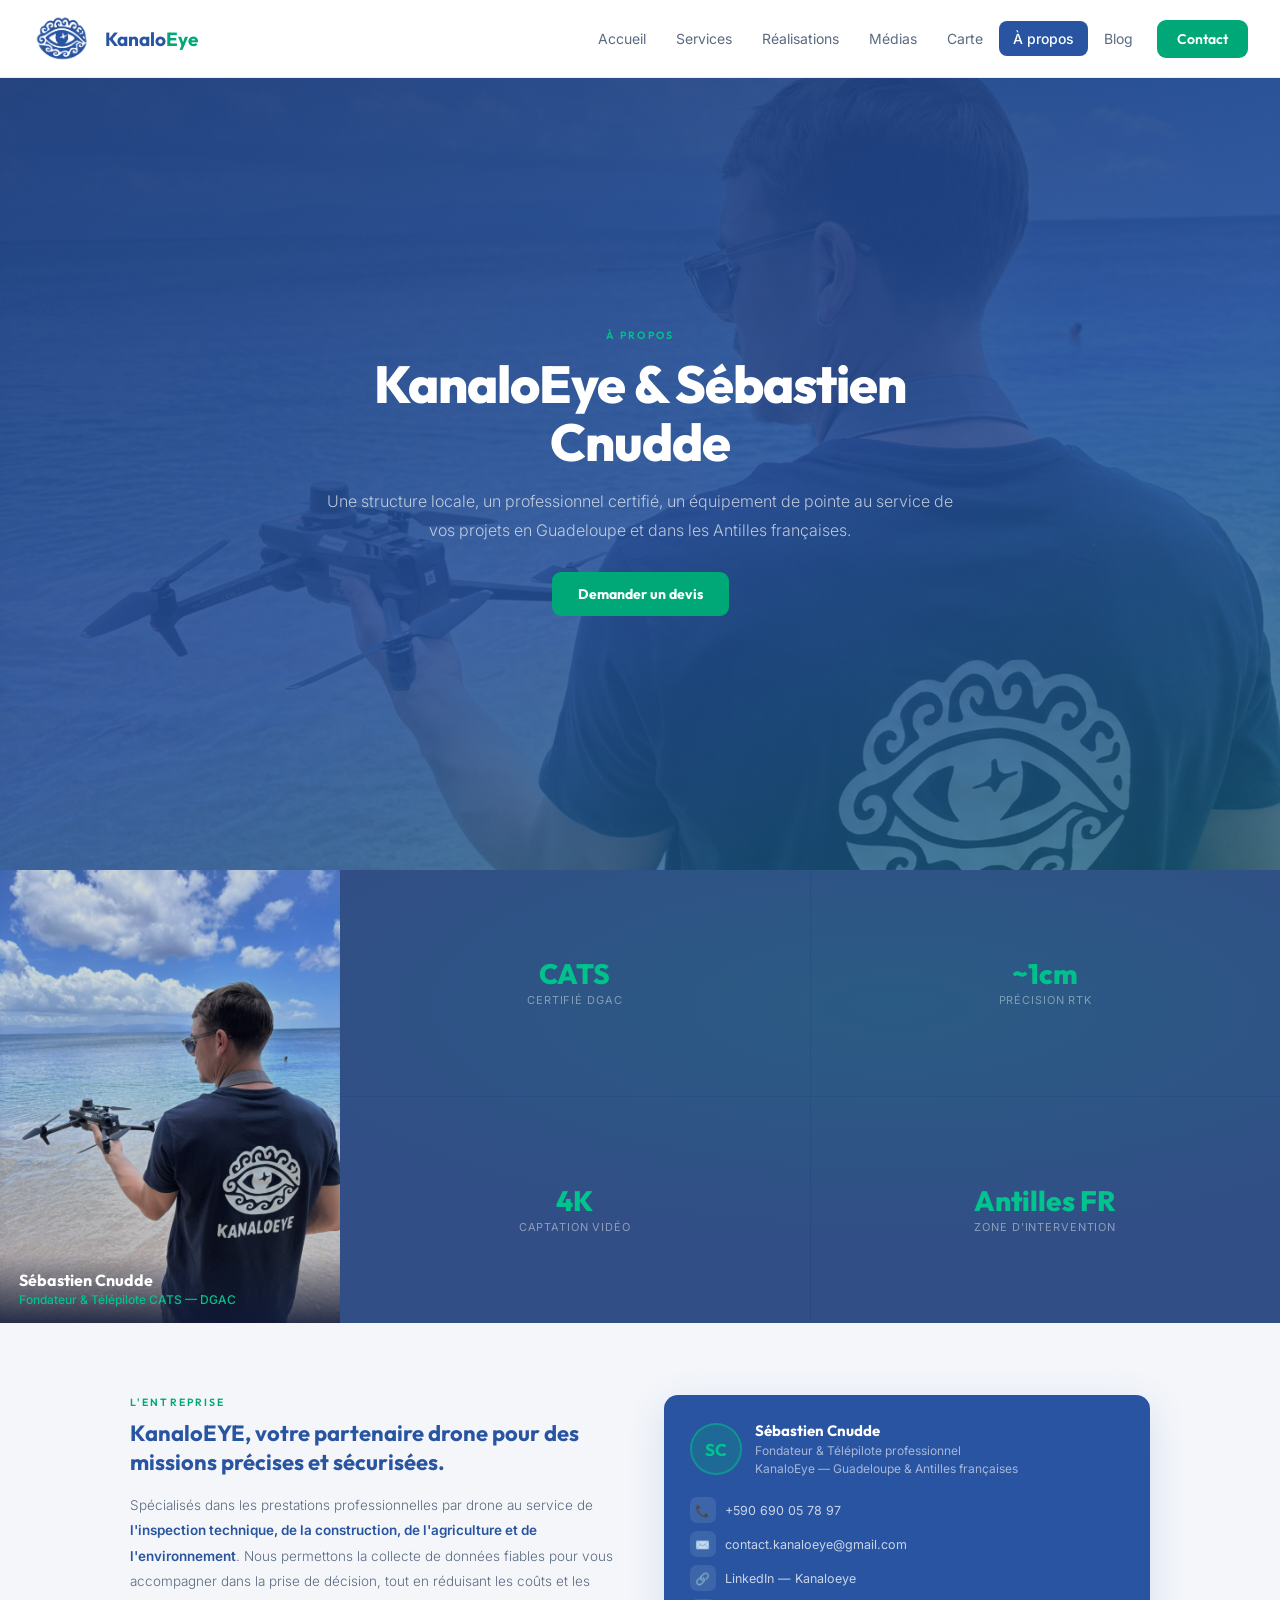
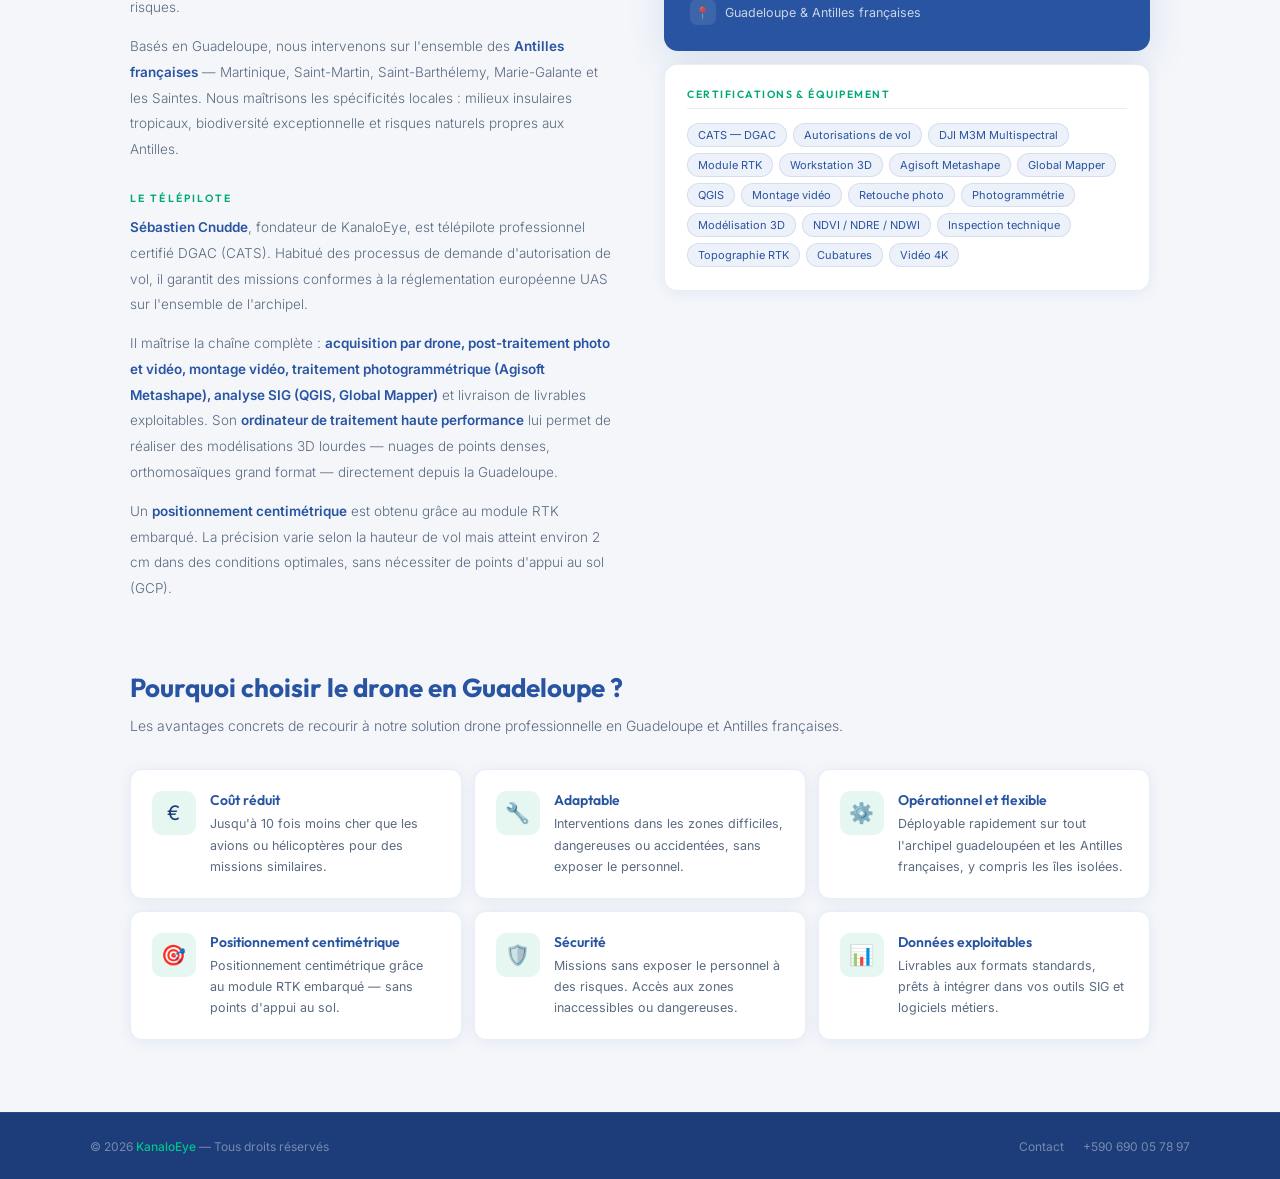
==== a-propos.html @ ea5faa96 "maj site" ====
<!DOCTYPE html>
<html lang="fr">
<head>
  <meta charset="UTF-8">
  <meta name="viewport" content="width=device-width, initial-scale=1.0">
  <title>À propos — Télépilote drone certifié DGAC en Guadeloupe | KanaloEye</title>
  <meta name="description" content="KanaloEye, entreprise de drone professionnel en Guadeloupe fondée par Sébastien Cnudde, télépilote certifié DGAC (CATS). Équipement DJI M3M Multispectral RTK, photogrammétrie, SIG.">
  <link rel="canonical" href="https://www.kanaloeye.fr/a-propos.html">
  <meta property="og:title" content="À propos de KanaloEye — Télépilote drone en Guadeloupe">
  <meta property="og:description" content="Sébastien Cnudde, télépilote certifié DGAC, fondateur de KanaloEye. Drone professionnel en Guadeloupe et Antilles françaises.">
  <meta property="og:type" content="website">
  <meta property="og:url" content="https://www.kanaloeye.fr/a-propos.html">
  <meta property="og:locale" content="fr_FR">
  <meta property="og:image" content="https://www.kanaloeye.fr/Images_site/IMG_SEB_pilote3.jpeg">
  <link rel="preconnect" href="https://fonts.googleapis.com">
  <link href="https://fonts.googleapis.com/css2?family=Outfit:wght@300;400;500;600;700;800&family=Inter:ital,wght@0,300;0,400;0,500;1,300&display=swap" rel="stylesheet">
  <link rel="stylesheet" href="style.css">
</head>
<body>

<nav>
  <a class="logo" href="index.html">
    <img src="Images_site/logo.png" alt="KanaloEye — Drone professionnel Guadeloupe">
    <div class="logo-text">Kanalo<span>Eye</span></div>
  </a>
  <div class="nav-links" id="nav-links">
    <a class="nav-link" href="index.html">Accueil</a>
    <a class="nav-link" href="services.html">Services</a>
    <a class="nav-link" href="realisations.html">Réalisations</a>
    <a class="nav-link" href="medias.html">Médias</a>
    <a class="nav-link" href="carte.html">Carte</a>
    <a class="nav-link active" aria-current="page" href="a-propos.html">À propos</a>
    <a class="nav-link" href="blog.html">Blog</a>
    <a class="nav-cta" href="contact.html">Contact</a>
  </div>
  <button class="nav-hamburger" id="hamburger" onclick="toggleMenu()" aria-label="Menu">
    <span></span><span></span><span></span>
  </button>
</nav>

<main class="page-content">
  <div class="about-hero-video">
    <div class="about-hero-video-wrap">
      <video id="about-hero-vid" autoplay muted playsinline poster="Images_site/IMG_SEB_pilote3.jpeg">
        <source src="Videos_site/VID_SEB_pilote1.mp4" type="video/mp4">
      </video>
    </div>
    <div class="about-hero-overlay"></div>
    <div class="about-hero-content">
      <div class="section-label" style="color:var(--em2);justify-content:center;display:flex;margin-bottom:14px">À propos</div>
      <h1 style="font-family:'Outfit',sans-serif;font-size:clamp(24px,5vw,52px);font-weight:800;color:#fff;line-height:1.1;margin-bottom:1rem;letter-spacing:-.02em">KanaloEye & Sébastien Cnudde</h1>
      <p style="font-size:clamp(14px,2vw,16px);color:rgba(255,255,255,.68);line-height:1.85;font-weight:300">Une structure locale, un professionnel certifié, un équipement de pointe au service de vos projets en Guadeloupe et dans les Antilles françaises.</p>
      <a class="btn-primary" href="contact.html" style="margin-top:1.6rem;display:inline-block">Demander un devis</a>
    </div>
  </div>

  <div class="about-photo-band">
    <div class="about-photo-side">
      <img src="Images_site/IMG_SEB_pilote3.jpeg" alt="Sébastien Cnudde — Télépilote drone professionnel certifié DGAC en Guadeloupe" onerror="this.parentElement.style.background='var(--blue2)'">
      <div class="about-photo-badge">
        <div class="about-photo-badge-name">Sébastien Cnudde</div>
        <div class="about-photo-badge-role">Fondateur & Télépilote CATS — DGAC</div>
      </div>
    </div>
    <div class="about-photo-info">
      <div class="about-photo-stat"><span class="about-photo-stat-num">CATS</span><span class="about-photo-stat-lab">Certifié DGAC</span></div>
      <div class="about-photo-stat"><span class="about-photo-stat-num">~1cm</span><span class="about-photo-stat-lab">Précision RTK</span></div>
      <div class="about-photo-stat"><span class="about-photo-stat-num">4K</span><span class="about-photo-stat-lab">Captation vidéo</span></div>
      <div class="about-photo-stat"><span class="about-photo-stat-num">Antilles FR</span><span class="about-photo-stat-lab">Zone d'intervention</span></div>
    </div>
  </div>

  <div class="atouts-body">
    <div class="about-section">
      <div class="about-grid">
        <div class="about-text-col">
          <div class="section-label">L'entreprise</div>
          <h2>KanaloEYE, votre partenaire drone pour des missions précises et sécurisées.</h2>
          <p>Spécialisés dans les prestations professionnelles par drone au service de <strong>l'inspection technique, de la construction, de l'agriculture et de l'environnement</strong>. Nous permettons la collecte de données fiables pour vous accompagner dans la prise de décision, tout en réduisant les coûts et les risques.</p>
          <p>Basés en Guadeloupe, nous intervenons sur l'ensemble des <strong>Antilles françaises</strong> — Martinique, Saint-Martin, Saint-Barthélemy, Marie-Galante et les Saintes. Nous maîtrisons les spécificités locales : milieux insulaires tropicaux, biodiversité exceptionnelle et risques naturels propres aux Antilles.</p>
          <div class="section-label" style="margin-top:1.8rem">Le télépilote</div>
          <p><strong>Sébastien Cnudde</strong>, fondateur de KanaloEye, est télépilote professionnel certifié DGAC (CATS). Habitué des processus de demande d'autorisation de vol, il garantit des missions conformes à la réglementation européenne UAS sur l'ensemble de l'archipel.</p>
          <p>Il maîtrise la chaîne complète : <strong>acquisition par drone, post-traitement photo et vidéo, montage vidéo, traitement photogrammétrique (Agisoft Metashape), analyse SIG (QGIS, Global Mapper)</strong> et livraison de livrables exploitables. Son <strong>ordinateur de traitement haute performance</strong> lui permet de réaliser des modélisations 3D lourdes — nuages de points denses, orthomosaïques grand format — directement depuis la Guadeloupe.</p>
          <p>Un <strong>positionnement centimétrique</strong> est obtenu grâce au module RTK embarqué. La précision varie selon la hauteur de vol mais atteint environ 2 cm dans des conditions optimales, sans nécessiter de points d'appui au sol (GCP).</p>
        </div>
        <div class="profile-col">
          <div class="profile-card-new">
            <div class="profile-card-top">
              <div class="avatar">SC</div>
              <div class="profile-name-block">
                <strong>Sébastien Cnudde</strong>
                <span>Fondateur & Télépilote professionnel<br>KanaloEye — Guadeloupe & Antilles françaises</span>
              </div>
            </div>
            <div class="profile-contacts-new">
              <div class="pc-item"><div class="pc-icon">📞</div>+590 690 05 78 97</div>
              <div class="pc-item"><div class="pc-icon">✉️</div><a href="mailto:contact.kanaloeye@gmail.com" style="color:rgba(255,255,255,.75)">contact.kanaloeye@gmail.com</a></div>
              <div class="pc-item"><div class="pc-icon">🔗</div><a href="https://www.linkedin.com/company/112090132/admin/dashboard/" target="_blank" style="color:rgba(255,255,255,.75)">LinkedIn — Kanaloeye</a></div>
              <div class="pc-item"><div class="pc-icon">📍</div>Guadeloupe & Antilles françaises</div>
            </div>
          </div>
          <div class="skills-card">
            <div class="skills-card-title">Certifications & équipement</div>
            <div class="skill-cloud">
              <span class="skill-tag">CATS — DGAC</span>
              <span class="skill-tag">Autorisations de vol</span>
              <span class="skill-tag">DJI M3M Multispectral</span>
              <span class="skill-tag">Module RTK</span>
              <span class="skill-tag">Workstation 3D</span>
              <span class="skill-tag">Agisoft Metashape</span>
              <span class="skill-tag">Global Mapper</span>
              <span class="skill-tag">QGIS</span>
              <span class="skill-tag">Montage vidéo</span>
              <span class="skill-tag">Retouche photo</span>
              <span class="skill-tag">Photogrammétrie</span>
              <span class="skill-tag">Modélisation 3D</span>
              <span class="skill-tag">NDVI / NDRE / NDWI</span>
              <span class="skill-tag">Inspection technique</span>
              <span class="skill-tag">Topographie RTK</span>
              <span class="skill-tag">Cubatures</span>
              <span class="skill-tag">Vidéo 4K</span>
            </div>
          </div>
        </div>
      </div>
    </div>

    <h2 class="interets-title">Pourquoi choisir le drone en Guadeloupe ?</h2>
    <p class="interets-sub">Les avantages concrets de recourir à notre solution drone professionnelle en Guadeloupe et Antilles françaises.</p>
    <div class="interets-grid">
      <div class="interet-card"><div class="interet-icon-wrap">€</div><div class="interet-body"><h3>Coût réduit</h3><p>Jusqu'à 10 fois moins cher que les avions ou hélicoptères pour des missions similaires.</p></div></div>
      <div class="interet-card"><div class="interet-icon-wrap">🔧</div><div class="interet-body"><h3>Adaptable</h3><p>Interventions dans les zones difficiles, dangereuses ou accidentées, sans exposer le personnel.</p></div></div>
      <div class="interet-card"><div class="interet-icon-wrap">⚙️</div><div class="interet-body"><h3>Opérationnel et flexible</h3><p>Déployable rapidement sur tout l'archipel guadeloupéen et les Antilles françaises, y compris les îles isolées.</p></div></div>
      <div class="interet-card"><div class="interet-icon-wrap">🎯</div><div class="interet-body"><h3>Positionnement centimétrique</h3><p>Positionnement centimétrique grâce au module RTK embarqué — sans points d'appui au sol.</p></div></div>
      <div class="interet-card"><div class="interet-icon-wrap">🛡️</div><div class="interet-body"><h3>Sécurité</h3><p>Missions sans exposer le personnel à des risques. Accès aux zones inaccessibles ou dangereuses.</p></div></div>
      <div class="interet-card"><div class="interet-icon-wrap">📊</div><div class="interet-body"><h3>Données exploitables</h3><p>Livrables aux formats standards, prêts à intégrer dans vos outils SIG et logiciels métiers.</p></div></div>
    </div>
  </div>
</main>

<footer>
  <div class="footer-inner">
    <div>© 2026 <span>KanaloEye</span> — Tous droits réservés</div>
    <div class="footer-links">
      <a href="contact.html">Contact</a>
      <a href="tel:+590690057897">+590 690 05 78 97</a>
    </div>
  </div>
</footer>

<script>
function toggleMenu(){document.getElementById('nav-links').classList.toggle('open');document.getElementById('hamburger').classList.toggle('open');}
document.addEventListener('DOMContentLoaded', function() {
  const vid = document.getElementById('about-hero-vid');
  if (!vid) return;
  const LOOP_END = 5;
  vid.addEventListener('timeupdate', function() { if(vid.currentTime>=LOOP_END) vid.currentTime=0; });
  vid.addEventListener('loadedmetadata', function() { vid.currentTime=0; vid.play().catch(()=>{}); });
  const revealSelectors = ['.interet-card','.skills-card','.profile-card-new'];
  const els = document.querySelectorAll(revealSelectors.join(','));
  els.forEach(el => { el.classList.add('reveal'); const siblings=el.parentElement?.children; if(siblings){const idx=Array.from(siblings).indexOf(el);if(idx>=0&&idx<6)el.classList.add('reveal-delay-'+(idx+1));} });
  const io = new IntersectionObserver(entries=>{entries.forEach(e=>{if(e.isIntersecting){e.target.classList.add('visible');io.unobserve(e.target);}});},{threshold:0.12,rootMargin:'0px 0px -40px 0px'});
  els.forEach(el=>io.observe(el));
});
</script>
</body>
</html>
---- style.css ----
:root {
      --blue:    #2854a1;
      --blue2:   #1d3d7a;
      --blue3:   #3d6cc7;
      --blue-bg: #edf1f9;
      --emerald: #00a878;
      --em2:     #00c48e;
      --em-bg:   #e6f7f2;
      --white:   #ffffff;
      --bg:      #f4f6fa;
      --gray:    #5a6a80;
      --gray2:   #8a9ab5;
      --border:  rgba(40,84,161,0.10);
      --shadow:  0 2px 14px rgba(40,84,161,0.08);
      --shadow2: 0 10px 38px rgba(40,84,161,0.14);
    }
    *{box-sizing:border-box;margin:0;padding:0}
    html{scroll-behavior:smooth}
    body{font-family:'Inter',sans-serif;background:var(--bg);color:var(--blue2);overflow-x:hidden;-webkit-font-smoothing:antialiased}
    h1,h2,h3,h4,h5,h6{font-family:'Outfit',sans-serif}
    img{max-width:100%;display:block}
    a{text-decoration:none}

    /* ══ NAV ══ */
    nav{
      position:sticky;top:0;z-index:1000;
      background:rgba(255,255,255,0.97);backdrop-filter:blur(18px);
      border-bottom:1px solid var(--border);
      padding:0 2rem;
      display:flex;align-items:center;justify-content:space-between;
      height:78px;
    }
    .logo{display:flex;align-items:center;gap:12px;cursor:pointer;flex-shrink:0}
    .logo img{height:52px;width:auto;object-fit:contain}
    .logo-text{font-family:'Outfit',sans-serif;font-weight:700;font-size:19px;color:var(--blue)}
    .logo-text span{color:var(--emerald)}
    .nav-links{display:flex;gap:2px;align-items:center}
    .nav-link{background:none;border:none;padding:9px 14px;border-radius:8px;font-family:'Inter',sans-serif;font-size:14px;font-weight:400;color:var(--gray);cursor:pointer;transition:all .15s;white-space:nowrap}
    .nav-link:hover{background:var(--blue-bg);color:var(--blue)}
    .nav-link.active{background:var(--blue);color:#fff;font-weight:500}
    .nav-cta{background:var(--emerald);color:#fff;border:none;padding:10px 20px;border-radius:9px;font-family:'Outfit',sans-serif;font-weight:600;font-size:14px;cursor:pointer;transition:all .18s;white-space:nowrap;margin-left:8px}
    .nav-cta:hover{background:var(--em2);box-shadow:0 4px 16px rgba(0,168,120,.3)}
    .nav-hamburger{display:none;background:none;border:none;cursor:pointer;padding:6px;flex-shrink:0}
    .nav-hamburger span{display:block;width:22px;height:2px;background:var(--blue);margin:5px 0;border-radius:2px;transition:all .25s}
    .nav-hamburger.open span:nth-child(1){transform:rotate(45deg) translate(5px,5px)}
    .nav-hamburger.open span:nth-child(2){opacity:0}
    .nav-hamburger.open span:nth-child(3){transform:rotate(-45deg) translate(5px,-5px)}

    /* ══ PAGES ══ */
    
    

    /* ══ HERO ══ */
    .hero{position:relative;overflow:hidden;min-height:92vh;display:flex;align-items:center;justify-content:center;background:var(--blue2)}
    .hero-video-wrap{position:absolute;inset:0;overflow:hidden}
    .hero-video-wrap video{width:100%;height:100%;object-fit:cover;opacity:.2}
    .hero-video-wrap::after{content:'';position:absolute;inset:0;background:linear-gradient(150deg,rgba(29,61,122,.85) 0%,rgba(40,84,161,.55) 50%,rgba(0,168,120,.18) 100%)}
    .hero-content{position:relative;z-index:2;text-align:center;padding:4rem 1.5rem;max-width:780px;width:100%}
    .hero-badge{display:inline-flex;align-items:center;gap:8px;background:rgba(0,168,120,.15);border:1px solid rgba(0,168,120,.4);border-radius:30px;padding:6px 16px;margin-bottom:1.6rem;font-size:11px;color:var(--em2);letter-spacing:.1em;text-transform:uppercase;font-family:'Outfit',sans-serif;font-weight:500}
    .hero-badge::before{content:'';width:6px;height:6px;border-radius:50%;background:var(--emerald);animation:pulse 2s infinite;flex-shrink:0}
    @keyframes pulse{0%,100%{opacity:1;transform:scale(1)}50%{opacity:.4;transform:scale(1.5)}}
    @keyframes spin{from{transform:rotate(0deg)}to{transform:rotate(360deg)}}
    .hero h1{font-family:'Outfit',sans-serif;font-size:clamp(26px,5vw,58px);font-weight:800;color:#fff;line-height:1.1;margin-bottom:1.2rem;letter-spacing:-.02em}
    .hero h1 em{font-style:normal;color:var(--em2)}
    .hero-sub{font-size:clamp(14px,2vw,16px);color:rgba(255,255,255,.68);line-height:1.88;max-width:500px;margin:0 auto 2.5rem;font-weight:300}
    .hero-actions{display:flex;gap:12px;justify-content:center;flex-wrap:wrap}
    .btn-primary{background:var(--emerald);color:#fff;border:none;padding:13px 26px;border-radius:9px;font-family:'Outfit',sans-serif;font-weight:700;font-size:14px;cursor:pointer;transition:all .2s;white-space:nowrap}
    .btn-primary:hover{background:var(--em2);transform:translateY(-2px);box-shadow:0 8px 28px rgba(0,168,120,.4)}
    .btn-outline{background:transparent;color:#fff;border:1.5px solid rgba(255,255,255,.3);padding:13px 26px;border-radius:9px;font-family:'Outfit',sans-serif;font-weight:600;font-size:14px;cursor:pointer;transition:all .2s;white-space:nowrap}
    .btn-outline:hover{background:rgba(255,255,255,.09);border-color:rgba(255,255,255,.65)}
    .hero-stats{display:flex;gap:2rem;justify-content:center;margin-top:3.5rem;padding-top:2rem;border-top:1px solid rgba(255,255,255,.1);flex-wrap:wrap;row-gap:1.2rem}
    .stat-item{text-align:center;min-width:60px}
    .stat-num{font-family:'Outfit',sans-serif;font-size:clamp(22px,3vw,30px);font-weight:800;color:var(--em2);line-height:1}
    .stat-label{font-size:9.5px;color:rgba(255,255,255,.42);margin-top:4px;text-transform:uppercase;letter-spacing:.09em}

    /* ══ SECTIONS ══ */
    .section{padding:4rem 1.5rem;max-width:1100px;margin:0 auto}
    @media(min-width:640px){.section{padding:5.5rem 2.5rem}}
    .section-label{font-size:10.5px;font-weight:600;color:var(--emerald);letter-spacing:.2em;text-transform:uppercase;margin-bottom:10px;font-family:'Outfit',sans-serif}
    .section-title{font-size:clamp(20px,3vw,36px);font-weight:700;color:var(--blue);line-height:1.2;margin-bottom:.9rem}
    .section-sub{font-size:14.5px;color:var(--gray);line-height:1.88;margin-bottom:2.5rem;font-weight:300}

    /* ══ SERVICES ══ */
    .services-grid{display:grid;grid-template-columns:1fr;gap:14px}
    @media(min-width:560px){.services-grid{grid-template-columns:repeat(2,1fr)}}
    @media(min-width:900px){.services-grid{grid-template-columns:repeat(3,1fr)}}
    .service-card{border:1px solid var(--border);border-radius:13px;padding:1.5rem;background:#fff;transition:all .22s;position:relative;overflow:hidden;box-shadow:var(--shadow)}
    .service-card::before{content:'';position:absolute;top:0;left:0;right:0;height:3px;background:linear-gradient(90deg,var(--blue),var(--emerald));transform:scaleX(0);transform-origin:left;transition:transform .28s}
    .service-card:hover{border-color:rgba(0,168,120,.25);transform:translateY(-4px);box-shadow:var(--shadow2)}
    .service-card:hover::before{transform:scaleX(1)}
    .service-photo{width:100%;height:145px;border-radius:9px;object-fit:cover;margin-bottom:1rem;background:var(--bg)}
    .service-card h3{font-family:'Outfit',sans-serif;font-size:15px;font-weight:600;margin-bottom:6px;color:var(--blue)}
    .service-card p{font-size:13px;color:var(--gray);line-height:1.75}

    /* ══ TARIFICATION ══ */
    .tarifs-separator{max-width:1100px;margin:0 auto;padding:0 1.5rem 4rem}
    @media(min-width:640px){.tarifs-separator{padding:0 2.5rem 5.5rem}}
    .tarifs-divider{border:none;height:1px;background:linear-gradient(90deg,transparent,var(--border),transparent);margin-bottom:3rem}
    .tarifs-intro{display:flex;align-items:flex-start;justify-content:space-between;flex-wrap:wrap;gap:1rem;margin-bottom:2rem}
    .tarifs-intro-text h3{font-family:'Outfit',sans-serif;font-size:clamp(18px,2.5vw,24px);font-weight:700;color:var(--blue);margin-bottom:.5rem}
    .tarifs-intro-text p{font-size:13.5px;color:var(--gray);font-weight:300;line-height:1.7;max-width:460px}
    .tarifs-note{background:var(--blue-bg);border:1px solid var(--border);border-radius:10px;padding:.75rem 1rem;font-size:12px;color:var(--blue);font-weight:400;line-height:1.55;max-width:100%}
    .tarifs-note strong{font-weight:600}
    .tarifs-grid{display:grid;grid-template-columns:1fr;gap:12px;margin-bottom:1.8rem}
    @media(min-width:640px){.tarifs-grid{grid-template-columns:repeat(2,1fr)}}
    @media(min-width:900px){.tarifs-grid{grid-template-columns:repeat(3,1fr)}}
    .tarif-card{background:#fff;border:1px solid var(--border);border-radius:13px;overflow:hidden;box-shadow:var(--shadow);transition:all .22s}
    .tarif-card:hover{transform:translateY(-3px);box-shadow:var(--shadow2)}
    .tarif-card.featured{border-color:rgba(40,84,161,.3);position:relative}
    .tarif-card.featured::before{content:'Missions techniques';position:absolute;top:0;left:0;right:0;background:linear-gradient(90deg,var(--blue),var(--blue3));color:#fff;font-size:10px;font-weight:600;text-align:center;padding:5px;font-family:'Outfit',sans-serif;letter-spacing:.08em;text-transform:uppercase}
    .tarif-header{padding:1.3rem 1.3rem .8rem;border-bottom:1px solid var(--border)}
    .tarif-card.featured .tarif-header{padding-top:2.1rem}
    .tarif-category{font-size:10px;font-weight:600;color:var(--emerald);letter-spacing:.15em;text-transform:uppercase;font-family:'Outfit',sans-serif;margin-bottom:5px}
    .tarif-title{font-family:'Outfit',sans-serif;font-size:15.5px;font-weight:700;color:var(--blue);margin-bottom:4px}
    .tarif-price{font-family:'Outfit',sans-serif;font-size:26px;font-weight:800;color:var(--blue);display:flex;align-items:baseline;gap:4px;margin-top:7px}
    .tarif-price span{font-size:13px;font-weight:400;color:var(--gray)}
    .tarif-body{padding:1rem 1.3rem 1.3rem}
    .tarif-includes{font-size:10.5px;font-weight:600;color:var(--gray2);text-transform:uppercase;letter-spacing:.1em;margin-bottom:.65rem;font-family:'Outfit',sans-serif}
    .tarif-list{list-style:none;display:flex;flex-direction:column;gap:5px}
    .tarif-list li{display:flex;align-items:flex-start;gap:7px;font-size:12.5px;color:var(--gray);line-height:1.5}
    .tarif-list li::before{content:'✓';color:var(--emerald);font-weight:700;font-size:11px;margin-top:1px;flex-shrink:0}
    .tarif-mention{font-size:11px;color:var(--gray2);font-style:italic;margin-top:.8rem;line-height:1.55;font-weight:300}
    .tarifs-recap{background:linear-gradient(135deg,var(--blue) 0%,var(--blue3) 60%,var(--emerald) 140%);border-radius:13px;padding:1.4rem 1.6rem;display:flex;align-items:center;justify-content:space-between;flex-wrap:wrap;gap:1rem;box-shadow:var(--shadow2)}
    .tarifs-recap-text{color:#fff}
    .tarifs-recap-text strong{font-family:'Outfit',sans-serif;font-size:15px;font-weight:700;display:block;margin-bottom:3px}
    .tarifs-recap-text span{font-size:13px;color:rgba(255,255,255,.72);font-weight:300}
    .tarifs-recap-btn{background:#fff;color:var(--blue);border:none;padding:10px 20px;border-radius:8px;font-family:'Outfit',sans-serif;font-weight:700;font-size:13px;cursor:pointer;transition:all .18s;white-space:nowrap}
    .tarifs-recap-btn:hover{background:var(--em2);color:#fff}

    /* ══ RÉALISATIONS ══ */
    .real-grid{display:grid;grid-template-columns:1fr;gap:14px}
    @media(min-width:600px){.real-grid{grid-template-columns:repeat(2,1fr)}}
    @media(min-width:900px){.real-grid{grid-template-columns:repeat(3,1fr)}}
    .real-card{border-radius:13px;overflow:hidden;border:1px solid var(--border);background:#fff;transition:all .22s;cursor:pointer;box-shadow:var(--shadow)}
    .real-card:hover{transform:translateY(-5px);box-shadow:var(--shadow2)}
    .real-thumb{height:210px;overflow:hidden;position:relative}
    .real-thumb img{width:100%;height:100%;object-fit:cover;transition:transform .45s ease}
    .real-card:hover .real-thumb img{transform:scale(1.07)}
    .real-thumb-placeholder{height:210px;display:flex;align-items:center;justify-content:center;font-size:44px;background:linear-gradient(135deg,var(--blue-bg),var(--blue))}
    .real-body{padding:1.2rem}
    .real-body h3{font-family:'Outfit',sans-serif;font-size:14.5px;font-weight:600;margin-bottom:6px;color:var(--blue)}
    .real-body p{font-size:12.5px;color:var(--gray);line-height:1.72;margin-bottom:10px}
    .tags{display:flex;flex-wrap:wrap;gap:5px}
    .tag{background:var(--blue-bg);color:var(--blue);font-size:10.5px;font-weight:500;padding:3px 9px;border-radius:20px;font-family:'Outfit',sans-serif}

    /* ══ MODAL ══ */
    .modal-overlay{display:none;position:fixed;inset:0;z-index:9000;background:rgba(15,22,40,.88);backdrop-filter:blur(10px);align-items:center;justify-content:center;padding:1rem;overflow-y:auto}
    .modal-overlay.open{display:flex}
    .modal-inner{position:relative;max-width:720px;width:100%;background:#fff;border-radius:16px;overflow:hidden;max-height:92vh;overflow-y:auto;box-shadow:0 30px 80px rgba(15,22,40,.5)}
    .modal-img{width:100%;height:220px;object-fit:cover;display:block}
    @media(min-width:600px){.modal-img{height:260px}}
    .modal-img-placeholder{width:100%;height:220px;display:flex;align-items:center;justify-content:center;font-size:56px;background:linear-gradient(135deg,var(--blue),var(--emerald))}
    .modal-body{padding:1.6rem}
    .modal-close{position:absolute;top:12px;right:12px;background:rgba(255,255,255,.92);border:none;color:var(--blue2);font-size:16px;width:32px;height:32px;border-radius:50%;cursor:pointer;display:flex;align-items:center;justify-content:center;transition:all .15s;z-index:10;font-weight:700}
    .modal-close:hover{background:var(--emerald);color:#fff}
    .modal-label{font-size:10.5px;font-weight:600;color:var(--emerald);letter-spacing:.14em;text-transform:uppercase;margin-bottom:7px;font-family:'Outfit',sans-serif}
    .modal-title{font-family:'Outfit',sans-serif;font-size:clamp(18px,3vw,21px);font-weight:700;color:var(--blue);margin-bottom:1rem;line-height:1.28}
    .modal-text{font-size:13.5px;color:var(--gray);line-height:1.9;margin-bottom:.85rem;font-weight:300}
    .modal-tags{display:flex;flex-wrap:wrap;gap:6px;margin-top:1.2rem}

    /* ══ MÉDIAS — CARROUSEL ══ */
    .media-page-hero{background:var(--blue);padding:3.5rem 1.5rem 2rem;text-align:center}
    @media(min-width:640px){.media-page-hero{padding:4.5rem 2.5rem 2.5rem}}
    .media-page-hero h2{font-family:'Outfit',sans-serif;font-size:clamp(22px,4vw,36px);font-weight:700;color:#fff;margin-bottom:.6rem}
    .media-page-hero p{font-size:14px;color:rgba(255,255,255,.65);font-weight:300}
    .carousel-section{padding:2.5rem 0 3.5rem}
    .carousel-section .cs-label{font-family:'Outfit',sans-serif;font-size:11px;font-weight:600;color:var(--emerald);letter-spacing:.18em;text-transform:uppercase;margin-bottom:.5rem;padding:0 1.5rem}
    @media(min-width:640px){.carousel-section .cs-label{padding:0 2.5rem}}
    .carousel-section .cs-title{font-family:'Outfit',sans-serif;font-size:clamp(16px,2.5vw,22px);font-weight:700;color:var(--blue);margin-bottom:1.4rem;padding:0 1.5rem}
    @media(min-width:640px){.carousel-section .cs-title{padding:0 2.5rem}}
    .carousel-track-wrap{position:relative;overflow:hidden}
    .carousel-track{display:flex;gap:14px;overflow-x:auto;scroll-snap-type:x mandatory;-webkit-overflow-scrolling:touch;scrollbar-width:none;padding:0 1.5rem 1rem}
    @media(min-width:640px){.carousel-track{padding:0 2.5rem 1rem}}
    .carousel-track::-webkit-scrollbar{display:none}
    .carousel-item{flex:0 0 auto;width:calc(100vw - 3rem);max-width:380px;scroll-snap-align:start;border-radius:13px;overflow:hidden;cursor:pointer;position:relative;background:var(--blue2);box-shadow:var(--shadow);transition:transform .2s}
    @media(min-width:600px){.carousel-item{width:340px}}
    @media(min-width:900px){.carousel-item{width:380px}}
    .carousel-item:hover{transform:translateY(-3px)}
    .carousel-item img{width:100%;height:240px;object-fit:cover;display:block;transition:transform .4s}
    @media(min-width:640px){.carousel-item img{height:280px}}
    .carousel-item:hover img{transform:scale(1.04)}
    .carousel-item.video-item img{filter:brightness(.88)}
    .ci-overlay{position:absolute;inset:0;display:flex;flex-direction:column;align-items:center;justify-content:center;background:rgba(29,61,122,.45);opacity:0;transition:opacity .25s}
    .carousel-item:hover .ci-overlay{opacity:1}
    .ci-play{width:52px;height:52px;border-radius:50%;background:rgba(0,168,120,.9);display:flex;align-items:center;justify-content:center;margin-bottom:8px}
    .ci-play svg{width:20px;height:20px;fill:#fff;margin-left:3px}
    .ci-overlay span{color:#fff;font-size:13px;font-weight:500;font-family:'Outfit',sans-serif}
    .ci-badge{position:absolute;top:10px;left:10px;background:rgba(29,61,122,.78);backdrop-filter:blur(5px);color:#fff;font-size:9.5px;font-weight:600;padding:3px 8px;border-radius:20px;text-transform:uppercase;letter-spacing:.06em;font-family:'Outfit',sans-serif}
    .ci-caption{position:absolute;bottom:0;left:0;right:0;background:linear-gradient(transparent,rgba(29,61,122,.75));padding:.8rem 1rem .7rem;color:#fff;font-size:12.5px;font-weight:500;font-family:'Outfit',sans-serif}
    .carousel-dots{display:flex;justify-content:center;gap:8px;padding:1.2rem 0 0}
    .dot{width:10px;height:10px;border-radius:50%;background:var(--gray2);border:none;cursor:pointer;padding:0;transition:all .25s;flex-shrink:0;opacity:.5}
    .dot.active{background:var(--blue);width:28px;border-radius:5px;opacity:1}

    /* ══ LIGHTBOX ══ */
    .lightbox-overlay{display:none;position:fixed;inset:0;z-index:9000;background:rgba(15,22,40,.92);backdrop-filter:blur(10px);align-items:center;justify-content:center;padding:1rem}
    .lightbox-overlay.open{display:flex}
    .lightbox-inner{position:relative;max-width:900px;width:100%}
    .lightbox-inner img{width:100%;border-radius:12px;max-height:85vh;object-fit:contain}
    .lightbox-inner video{width:100%;border-radius:12px;max-height:85vh;outline:none}
    .lightbox-close{position:absolute;top:-40px;right:0;background:rgba(255,255,255,.14);border:none;color:#fff;font-size:18px;width:34px;height:34px;border-radius:50%;cursor:pointer;display:flex;align-items:center;justify-content:center;transition:background .15s}
    .lightbox-close:hover{background:var(--emerald)}
    .lightbox-caption{margin-top:12px;text-align:center;font-size:12px;color:rgba(255,255,255,.5);font-weight:300}

    /* ══ À PROPOS ══ */
    .atouts-body{padding:3.5rem 1.5rem;max-width:1100px;margin:0 auto}
    @media(min-width:640px){.atouts-body{padding:4.5rem 2.5rem}}
    .about-section{margin-bottom:3.5rem}
    .about-grid{display:grid;grid-template-columns:1fr;gap:2.5rem;align-items:start}
    @media(min-width:900px){.about-grid{grid-template-columns:1fr 1fr;gap:3rem}}
    .about-text-col h3{font-family:'Outfit',sans-serif;font-size:clamp(18px,2.5vw,22px);font-weight:700;color:var(--blue);margin-bottom:1rem;line-height:1.3}
    .about-text-col p{font-size:13.5px;color:var(--gray);line-height:1.9;margin-bottom:.85rem;font-weight:300}
    .about-text-col p strong{color:var(--blue);font-weight:600}
    .profile-col{display:flex;flex-direction:column;gap:13px}
    .profile-card-new{background:var(--blue);color:#fff;border-radius:14px;padding:1.6rem;box-shadow:var(--shadow2)}
    .profile-card-top{display:flex;align-items:center;gap:13px;margin-bottom:1.2rem}
    .avatar{width:52px;height:52px;border-radius:50%;flex-shrink:0;background:rgba(0,168,120,.25);border:2px solid rgba(0,196,142,.5);display:flex;align-items:center;justify-content:center;font-family:'Outfit',sans-serif;font-size:17px;font-weight:700;color:var(--em2)}
    .profile-name-block strong{font-family:'Outfit',sans-serif;font-size:15px;font-weight:700;display:block;margin-bottom:2px}
    .profile-name-block span{font-size:12px;color:rgba(255,255,255,.58);line-height:1.5;display:block}
    .profile-contacts-new{display:flex;flex-direction:column;gap:8px}
    .pc-item{display:flex;align-items:center;gap:9px;font-size:12.5px;color:rgba(255,255,255,.75)}
    .pc-icon{width:26px;height:26px;background:rgba(255,255,255,.1);border-radius:7px;display:flex;align-items:center;justify-content:center;flex-shrink:0;font-size:12px}
    .skills-card{background:#fff;border:1px solid var(--border);border-radius:13px;padding:1.4rem;box-shadow:var(--shadow)}
    .skills-card-title{font-family:'Outfit',sans-serif;font-size:10.5px;font-weight:600;color:var(--emerald);letter-spacing:.14em;text-transform:uppercase;margin-bottom:.9rem;padding-bottom:7px;border-bottom:1px solid var(--border)}
    .skill-cloud{display:flex;flex-wrap:wrap;gap:6px}
    .skill-tag{background:var(--blue-bg);border:1px solid rgba(40,84,161,.12);color:var(--blue);font-size:11px;padding:4px 10px;border-radius:20px}
    .interets-title{font-family:'Outfit',sans-serif;font-size:clamp(20px,3vw,26px);font-weight:700;color:var(--blue);margin-bottom:.6rem}
    .interets-sub{font-size:14px;color:var(--gray);margin-bottom:2rem;font-weight:300;line-height:1.7}
    .interets-grid{display:grid;grid-template-columns:1fr;gap:12px}
    @media(min-width:560px){.interets-grid{grid-template-columns:repeat(2,1fr)}}
    @media(min-width:900px){.interets-grid{grid-template-columns:repeat(3,1fr)}}
    .interet-card{background:#fff;border:1px solid var(--border);border-radius:12px;padding:1.3rem;display:flex;gap:.9rem;align-items:flex-start;transition:all .2s;box-shadow:var(--shadow)}
    .interet-card:hover{border-color:rgba(0,168,120,.3);transform:translateY(-2px);box-shadow:var(--shadow2)}
    .interet-icon-wrap{width:44px;height:44px;border-radius:10px;flex-shrink:0;background:var(--em-bg);display:flex;align-items:center;justify-content:center;font-size:20px}
    .interet-body h5{font-family:'Outfit',sans-serif;font-size:14px;font-weight:600;color:var(--blue);margin-bottom:4px}
    .interet-body p{font-size:12.5px;color:var(--gray);line-height:1.7}
    /* Hero vidéo à propos */
    .about-hero-video{position:relative;min-height:88vh;display:flex;align-items:center;justify-content:center;overflow:hidden;background:var(--blue2)}
    .about-hero-video-wrap{position:absolute;inset:0;overflow:hidden}
    .about-hero-video-wrap video{width:100%;height:100%;object-fit:cover;opacity:.35}
    .about-hero-overlay{position:absolute;inset:0;background:linear-gradient(160deg,rgba(29,61,122,.88) 0%,rgba(40,84,161,.6) 55%,rgba(0,168,120,.22) 100%)}
    .about-hero-content{position:relative;z-index:2;text-align:center;padding:4rem 1.5rem;max-width:680px}
    .about-hero-content h2{font-family:'Outfit',sans-serif;font-size:clamp(24px,5vw,52px);font-weight:800;color:#fff;line-height:1.1;margin-bottom:1rem;letter-spacing:-.02em}
    .about-hero-content p{font-size:clamp(14px,2vw,16px);color:rgba(255,255,255,.68);line-height:1.85;font-weight:300}
    .about-photo-band{background:var(--blue2);display:flex;align-items:stretch;flex-wrap:wrap}
    .about-photo-side{position:relative;flex:0 0 340px;min-height:280px;overflow:hidden}
    @media(max-width:700px){.about-photo-side{flex:0 0 100%;min-height:260px}}
    .about-photo-side img{width:100%;height:100%;object-fit:cover;object-position:top center;display:block;filter:brightness(.85)}
    .about-photo-badge{position:absolute;bottom:0;left:0;right:0;padding:1rem 1.2rem;background:linear-gradient(transparent,rgba(15,25,55,.85))}
    .about-photo-badge-name{font-family:'Outfit',sans-serif;font-size:16px;font-weight:700;color:#fff}
    .about-photo-badge-role{font-size:12px;color:var(--em2);font-weight:500;margin-top:2px}
    .about-photo-info{flex:1;display:grid;grid-template-columns:1fr 1fr;gap:1px;background:rgba(255,255,255,.06)}
    .about-photo-stat{display:flex;flex-direction:column;align-items:center;justify-content:center;padding:1.8rem 1rem;background:rgba(255,255,255,.03)}
    .about-photo-stat-num{font-family:'Outfit',sans-serif;font-size:clamp(20px,3vw,28px);font-weight:800;color:var(--em2);line-height:1}
    .about-photo-stat-lab{font-size:11px;color:rgba(255,255,255,.45);margin-top:5px;text-transform:uppercase;letter-spacing:.08em;text-align:center}

    /* ══ CONTACT ══ */
    .contact-layout{display:grid;grid-template-columns:1fr;gap:2rem;align-items:start}
    @media(min-width:768px){.contact-layout{grid-template-columns:1fr 1.7fr;gap:3rem}}
    .contact-info h3{font-family:'Outfit',sans-serif;font-size:20px;font-weight:700;color:var(--blue);margin-bottom:.9rem}
    .contact-info p{font-size:13.5px;color:var(--gray);line-height:1.88;margin-bottom:1.3rem}
    .contact-items{display:flex;flex-direction:column;gap:9px}
    .c-item{display:flex;align-items:center;gap:11px;padding:10px 13px;background:#fff;border:1px solid var(--border);border-radius:11px;transition:border-color .15s;box-shadow:var(--shadow)}
    .c-item:hover{border-color:rgba(0,168,120,.4)}
    .c-icon{width:34px;height:34px;background:var(--em-bg);border-radius:8px;display:flex;align-items:center;justify-content:center;flex-shrink:0;font-size:14px}
    .c-label{font-size:10px;color:var(--gray2);text-transform:uppercase;letter-spacing:.07em}
    .c-val{font-size:13px;font-weight:500;color:var(--blue)}
    .contact-form{background:#fff;border:1px solid var(--border);border-radius:14px;padding:1.8rem;box-shadow:var(--shadow)}
    .form-title{font-family:'Outfit',sans-serif;font-size:16px;font-weight:600;color:var(--blue);margin-bottom:1.3rem}
    .form-row{display:grid;grid-template-columns:1fr;gap:10px}
    @media(min-width:480px){.form-row{grid-template-columns:1fr 1fr}}
    .form-group{display:flex;flex-direction:column;gap:5px;margin-bottom:12px}
    .form-group label{font-size:10px;font-weight:600;color:var(--blue);text-transform:uppercase;letter-spacing:.07em;font-family:'Outfit',sans-serif}
    .form-group input,.form-group select,.form-group textarea{border:1px solid var(--border);border-radius:8px;padding:10px 12px;font-family:'Inter',sans-serif;font-size:14px;color:var(--blue2);background:var(--bg);outline:none;transition:all .15s;-webkit-appearance:none;appearance:none}
    .form-group input:focus,.form-group select:focus,.form-group textarea:focus{border-color:var(--emerald);background:#fff;box-shadow:0 0 0 3px rgba(0,168,120,.08)}
    .form-group textarea{resize:vertical;min-height:100px}
    .form-submit{width:100%;background:var(--blue);color:#fff;border:none;padding:13px;border-radius:9px;font-family:'Outfit',sans-serif;font-weight:600;font-size:14px;cursor:pointer;transition:all .18s;margin-top:4px;-webkit-tap-highlight-color:transparent}
    .form-submit:hover{background:var(--emerald);box-shadow:0 6px 20px rgba(0,168,120,.3)}
    .form-submit:disabled{opacity:.6;cursor:not-allowed}
    .form-success{display:none;background:var(--em-bg);border:1px solid rgba(0,168,120,.3);border-radius:10px;padding:1.1rem;text-align:center;margin-top:1rem;font-size:13.5px;color:var(--blue);font-weight:500}
    .form-success.show{display:block}
    .form-error{display:none;background:#fff0f0;border:1px solid rgba(200,0,0,.2);border-radius:10px;padding:1.1rem;text-align:center;margin-top:1rem;font-size:13px;color:#c00}
    .form-error.show{display:block}

    /* ══ FOOTER ══ */
    footer{background:var(--blue2);color:rgba(255,255,255,.4);text-align:center;padding:1.6rem 1.5rem;font-size:12px;border-top:1px solid rgba(255,255,255,.05)}
    footer span{color:var(--em2);font-weight:500}
    .footer-inner{max-width:1100px;margin:0 auto;display:flex;align-items:center;justify-content:space-between;flex-wrap:wrap;gap:10px}
    .footer-links{display:flex;gap:1.2rem;flex-wrap:wrap;justify-content:center}
    .footer-links a{color:rgba(255,255,255,.4);font-size:12px;text-decoration:none;transition:color .15s}
    .footer-links a:hover{color:var(--em2)}

    /* ── Responsive mobile ── */
    @media(max-width:768px){
      .nav-links{display:none;flex-direction:column;position:absolute;top:78px;left:0;right:0;background:#fff;padding:1rem;border-bottom:1px solid var(--border);z-index:999;box-shadow:0 8px 24px rgba(40,84,161,.08)}
      .nav-links.open{display:flex}
      .nav-link{width:100%;text-align:left;padding:10px 14px}
      .nav-cta{width:100%;margin:6px 0 0;text-align:center;padding:11px}
      .nav-hamburger{display:flex;flex-direction:column}
      .contact-layout{grid-template-columns:1fr}
      .about-grid{grid-template-columns:1fr}
      .tarifs-intro{flex-direction:column}
      .footer-links{flex-wrap:wrap;justify-content:center}
    }

    /* ══ CARTE ══ */
    .carte-section{padding:3rem 1.5rem 4rem;max-width:1100px;margin:0 auto}
    @media(min-width:640px){.carte-section{padding:4rem 2.5rem 5rem}}
    .map-container{position:relative;border-radius:16px;overflow:hidden;border:1px solid var(--border);box-shadow:var(--shadow2);background:#000}
    #map{height:580px;width:100%}
    @media(max-width:640px){#map{height:420px}}
    .map-inset-panel{position:absolute;bottom:16px;left:16px;z-index:1000;background:linear-gradient(135deg,rgba(255,255,255,.97),rgba(253,254,255,.94));backdrop-filter:blur(14px) saturate(1.4);-webkit-backdrop-filter:blur(14px) saturate(1.4);border:1px solid rgba(255,255,255,.8);border-radius:14px;padding:.9rem 1.1rem;box-shadow:0 8px 32px rgba(40,84,161,.12),0 2px 8px rgba(40,84,161,.06),inset 0 1px 0 rgba(255,255,255,.9);width:250px;display:flex;flex-direction:column;gap:.75rem;animation:panelSlideIn .6s cubic-bezier(.22,1,.36,1) both}
    @keyframes panelSlideIn{from{opacity:0;transform:translateY(16px) scale(.96)}to{opacity:1;transform:translateY(0) scale(1)}}
    @media(max-width:500px){.map-inset-panel{width:calc(100% - 32px);bottom:12px;left:12px}}
    .mip-label{font-size:9.5px;font-weight:700;color:var(--gray2);text-transform:uppercase;letter-spacing:.12em;font-family:'Outfit',sans-serif;margin-bottom:2px}
    .ucl-items{display:flex;flex-direction:column;gap:4px}
    .ucl-item{display:flex;align-items:center;gap:7px;font-size:11px;color:var(--gray);line-height:1.35;padding:3px 6px;margin:0 -6px;border-radius:6px;transition:all .25s cubic-bezier(.4,0,.2,1);opacity:0;transform:translateX(-4px);animation:uclFadeIn .5s cubic-bezier(.22,1,.36,1) forwards}
    .ucl-item:nth-child(1){animation-delay:.05s}
    .ucl-item:nth-child(2){animation-delay:.12s}
    .ucl-item:nth-child(3){animation-delay:.19s}
    .ucl-item:nth-child(4){animation-delay:.26s}
    .ucl-item:nth-child(5){animation-delay:.33s}
    .ucl-item:hover{background:linear-gradient(90deg,rgba(40,84,161,.06),rgba(0,168,120,.04));transform:translateX(2px);color:var(--blue2)}
    .ucl-item:hover .ucl-dot{transform:scale(1.15);box-shadow:0 0 0 3px rgba(40,84,161,.08)}
    @keyframes uclFadeIn{to{opacity:1;transform:translateX(0)}}
    .ucl-dot{width:11px;height:11px;border-radius:3px;flex-shrink:0;position:relative;transition:all .25s cubic-bezier(.4,0,.2,1);box-shadow:0 1px 3px rgba(0,0,0,.08)}
    /* Pulse animé sur le dot rouge (vol interdit) */
    .ucl-pulse{position:absolute;inset:0;border-radius:3px;background:inherit;animation:uclPulse 2.2s cubic-bezier(.4,0,.6,1) infinite;background:#d62839}
    @keyframes uclPulse{0%{transform:scale(1);opacity:.7}70%,100%{transform:scale(2.2);opacity:0}}
    .ucl-item strong{color:var(--blue2);font-weight:600}
    .ucl-item sup{color:var(--emerald);font-weight:700;font-size:9px;margin-left:1px}
    /* Footnote avec shimmer */
    .ucl-footnote{margin-top:.5rem;padding-top:.5rem;border-top:1px dashed var(--border);font-size:9.5px;color:var(--gray2);font-style:italic;line-height:1.4;position:relative;overflow:hidden}
    .ucl-footnote sup{color:var(--emerald);font-weight:700;margin-right:2px}
    .ucl-footnote::before{content:'';position:absolute;top:-1px;left:-100%;width:100%;height:1px;background:linear-gradient(90deg,transparent,var(--emerald),transparent);animation:shimmer 3.5s ease-in-out infinite}
    @keyframes shimmer{0%,100%{left:-100%}50%{left:100%}}
    .mip-divider{height:1px;background:var(--border);margin:0 -1.1rem}
    .map-uas-toggle{display:flex;align-items:center;gap:8px}
    .toggle-switch{position:relative;width:34px;height:18px;flex-shrink:0}
    .toggle-switch input{opacity:0;width:0;height:0;position:absolute}
    .toggle-slider{position:absolute;inset:0;background:var(--gray2);border-radius:20px;cursor:pointer;transition:.25s}
    .toggle-slider::before{content:'';position:absolute;width:12px;height:12px;left:3px;top:3px;background:#fff;border-radius:50%;transition:.25s}
    .toggle-switch input:checked+.toggle-slider{background:var(--blue)}
    .toggle-switch input:checked+.toggle-slider::before{transform:translateX(16px)}
    .toggle-label{font-size:11px;color:var(--gray)}
    .toggle-label strong{color:var(--blue);font-weight:600}
    .map-filters{display:flex;flex-wrap:wrap;gap:5px}
    .map-filter-btn{background:var(--bg);border:1px solid var(--border);border-radius:20px;padding:3px 10px;font-family:'Outfit',sans-serif;font-size:11px;font-weight:500;color:var(--gray);cursor:pointer;transition:all .15s}
    .map-filter-btn:hover{border-color:var(--blue);color:var(--blue)}
    .map-filter-btn.active{background:var(--blue);color:#fff;border-color:var(--blue)}
    .map-leg-item{display:flex;align-items:center;gap:6px;font-size:10.5px;color:var(--gray)}
    .map-dot{width:11px;height:11px;border-radius:50%;flex-shrink:0}
    .map-dot-mission{background:#e85d04;border:2px solid #fff;box-shadow:0 0 0 1.5px #e85d04}
    .map-top-controls{position:absolute;top:12px;left:50%;transform:translateX(-50%);z-index:1000;display:flex;gap:6px;align-items:center}
    .basemap-switcher{display:flex;gap:5px}
    .basemap-btn{background:linear-gradient(135deg,rgba(255,255,255,.96),rgba(248,250,253,.92));backdrop-filter:blur(12px) saturate(1.4);-webkit-backdrop-filter:blur(12px) saturate(1.4);border:1px solid rgba(255,255,255,.8);border-radius:9px;padding:6px 13px;font-family:'Outfit',sans-serif;font-size:11.5px;font-weight:500;color:var(--gray);cursor:pointer;transition:all .22s cubic-bezier(.4,0,.2,1);display:flex;align-items:center;gap:5px;box-shadow:0 4px 14px rgba(40,84,161,.1),inset 0 1px 0 rgba(255,255,255,.9);position:relative;overflow:hidden}
    .basemap-btn::before{content:'';position:absolute;top:0;left:-100%;width:100%;height:100%;background:linear-gradient(90deg,transparent,rgba(255,255,255,.5),transparent);transition:left .6s ease}
    .basemap-btn:hover::before{left:100%}
    .basemap-btn:hover{border-color:rgba(40,84,161,.35);color:var(--blue);transform:translateY(-1px);box-shadow:0 6px 18px rgba(40,84,161,.15)}
    .basemap-btn.active{background:linear-gradient(135deg,var(--blue),var(--blue3));color:#fff;border-color:var(--blue);box-shadow:0 4px 14px rgba(40,84,161,.35)}
    .bm-icon{width:14px;height:11px;border-radius:2px;flex-shrink:0;border:1px solid rgba(0,0,0,.1)}
    .geolocate-btn{position:absolute;top:12px;right:12px;z-index:1100;background:linear-gradient(135deg,rgba(255,255,255,.96),rgba(248,250,253,.92));backdrop-filter:blur(12px) saturate(1.4);-webkit-backdrop-filter:blur(12px) saturate(1.4);border:1px solid rgba(255,255,255,.8);border-radius:9px;padding:7px 13px;font-family:'Outfit',sans-serif;font-size:11.5px;font-weight:600;color:var(--blue);cursor:pointer;display:flex;align-items:center;gap:6px;box-shadow:0 4px 14px rgba(40,84,161,.12),inset 0 1px 0 rgba(255,255,255,.9);transition:all .22s cubic-bezier(.4,0,.2,1);overflow:hidden}
    .geolocate-btn::before{content:'';position:absolute;top:0;left:-100%;width:100%;height:100%;background:linear-gradient(90deg,transparent,rgba(255,255,255,.5),transparent);transition:left .6s ease}
    .geolocate-btn:hover::before{left:100%}
    .geolocate-btn:hover{background:linear-gradient(135deg,var(--blue),var(--blue3));color:#fff;border-color:var(--blue);transform:translateY(-1px);box-shadow:0 6px 20px rgba(40,84,161,.35)}
    .geolocate-btn svg{width:13px;height:13px;flex-shrink:0;fill:currentColor;transition:transform .3s ease}
    .geolocate-btn:hover svg{transform:rotate(20deg) scale(1.1)}
    .geolocate-btn.loading{opacity:.7;pointer-events:none}
    /* Sur mobile très étroit, on compacte le texte en icône seule */
    @media(max-width:480px){
      .geolocate-btn{padding:7px 9px;font-size:0}
      .geolocate-btn svg{width:15px;height:15px}
      .map-top-controls{top:12px;left:12px;right:auto;transform:none}
    }
    .map-actions-bar{display:grid;grid-template-columns:1fr 1fr;gap:10px;margin-top:1rem}
    @media(max-width:560px){.map-actions-bar{grid-template-columns:1fr}}
    .map-action-card{display:flex;align-items:center;gap:11px;background:#fff;border:1px solid var(--border);border-radius:11px;padding:.85rem 1.1rem;box-shadow:var(--shadow);transition:all .2s}
    .map-action-card:hover{transform:translateY(-2px);box-shadow:var(--shadow2)}
    .map-action-alphatango{border-left:3px solid #0057a8}
    .map-action-sia{border-left:3px solid var(--emerald)}
    .mac-icon{width:36px;height:36px;border-radius:8px;flex-shrink:0;display:flex;align-items:center;justify-content:center;font-family:'Outfit',sans-serif;font-size:9.5px;font-weight:700;color:#fff;letter-spacing:.04em}
    .map-action-alphatango .mac-icon{background:#0057a8}
    .map-action-sia .mac-icon{background:var(--emerald)}
    .mac-body{flex:1;min-width:0}
    .mac-title{font-family:'Outfit',sans-serif;font-size:12.5px;font-weight:600;color:var(--blue2);margin-bottom:2px}
    .mac-desc{font-size:11px;color:var(--gray);line-height:1.45}
    .mac-btn{flex-shrink:0;background:var(--blue);color:#fff;border:none;padding:6px 13px;border-radius:7px;font-family:'Outfit',sans-serif;font-size:11.5px;font-weight:600;cursor:pointer;text-decoration:none;transition:background .15s;white-space:nowrap}
    .mac-btn:hover{background:var(--emerald)}
    .map-note{font-size:11px;color:var(--gray2);line-height:1.6;margin-top:.7rem}
    .map-note a{color:var(--blue);text-decoration:underline}
    .map-popup-btn{display:block;width:100%;margin-top:10px;background:var(--blue);color:#fff;border:none;padding:7px 12px;border-radius:7px;font-family:'Outfit',sans-serif;font-size:12px;font-weight:600;cursor:pointer;text-align:center;transition:background .15s}
    .map-popup-btn:hover{background:var(--emerald)}
    .leaflet-popup-content-wrapper{border-radius:10px!important;box-shadow:0 4px 20px rgba(40,84,161,.18)!important;padding:0!important;border:1px solid var(--border)!important}
    .leaflet-popup-content{margin:0!important}
    /* ═══════════════════════════════════════════════════════
       21ST.DEV-STYLE ANIMATIONS & TRANSITIONS
       ═══════════════════════════════════════════════════════ */

    /* ── Easing curves ── */
    :root{
      --ease-out-expo:cubic-bezier(.19,1,.22,1);
      --ease-spring:cubic-bezier(.34,1.56,.64,1);
      --ease-smooth:cubic-bezier(.22,1,.36,1);
    }

    /* ── Page transition ── */
    
    
    @keyframes pageFadeIn{from{opacity:0;transform:translateY(8px)}to{opacity:1;transform:translateY(0)}}

    /* ── Scroll reveal ── */
    .reveal{opacity:0;transform:translateY(22px);transition:opacity .75s var(--ease-out-expo),transform .75s var(--ease-out-expo)}
    .reveal.visible{opacity:1;transform:translateY(0)}
    .reveal-delay-1.visible{transition-delay:.08s}
    .reveal-delay-2.visible{transition-delay:.16s}
    .reveal-delay-3.visible{transition-delay:.24s}
    .reveal-delay-4.visible{transition-delay:.32s}
    .reveal-delay-5.visible{transition-delay:.40s}
    .reveal-delay-6.visible{transition-delay:.48s}

    /* ── Hero h1 gradient text animé ── */
    .hero h1 em{
      background:linear-gradient(90deg,var(--em2) 0%,#5ee8b5 25%,var(--em2) 50%,#5ee8b5 75%,var(--em2) 100%);
      background-size:200% auto;
      -webkit-background-clip:text;background-clip:text;
      -webkit-text-fill-color:transparent;color:transparent;
      animation:gradientFlow 6s linear infinite;
    }
    @keyframes gradientFlow{to{background-position:-200% center}}

    /* ── Hero stats : pulse subtil au hover ── */
    .stat-item{transition:transform .3s var(--ease-spring)}
    .stat-item:hover{transform:translateY(-3px)}
    .stat-item:hover .stat-num{filter:drop-shadow(0 0 12px rgba(0,196,142,.45))}
    .stat-num{transition:filter .35s ease}

    /* ── Nav link : indicateur animé ── */
    .nav-link{position:relative}
    .nav-link::after{
      content:'';position:absolute;bottom:4px;left:14px;right:14px;height:2px;
      background:linear-gradient(90deg,var(--blue),var(--emerald));
      border-radius:2px;transform:scaleX(0);transform-origin:left;
      transition:transform .35s var(--ease-out-expo);
    }
    .nav-link:hover::after{transform:scaleX(.7)}
    .nav-link.active::after{transform:scaleX(0)}
    .nav-cta{position:relative;overflow:hidden}
    .nav-cta::before{content:'';position:absolute;top:0;left:-100%;width:100%;height:100%;background:linear-gradient(90deg,transparent,rgba(255,255,255,.35),transparent);transition:left .6s ease}
    .nav-cta:hover::before{left:100%}

    /* ── Boutons primaires : shimmer ── */
    .btn-primary,.tarifs-recap-btn,.form-submit,.mac-btn,.tarifs-recap-btn,.map-popup-btn{position:relative;overflow:hidden}
    .btn-primary::after,.form-submit::after,.tarifs-recap-btn::after,.mac-btn::after{
      content:'';position:absolute;top:0;left:-100%;width:100%;height:100%;
      background:linear-gradient(90deg,transparent,rgba(255,255,255,.35),transparent);
      transition:left .6s ease;pointer-events:none;
    }
    .btn-primary:hover::after,.form-submit:hover::after,.tarifs-recap-btn:hover::after,.mac-btn:hover::after{left:100%}
    .btn-outline{position:relative;overflow:hidden;transition:all .3s var(--ease-out-expo)}
    .btn-outline::before{content:'';position:absolute;inset:0;background:linear-gradient(135deg,rgba(0,168,120,.15),rgba(40,84,161,.15));opacity:0;transition:opacity .3s ease}
    .btn-outline:hover::before{opacity:1}
    .btn-outline:hover{transform:translateY(-2px)}

    /* ── Service cards : gradient border animé au hover ── */
    .service-card{position:relative;isolation:isolate}
    .service-card::after{
      content:'';position:absolute;inset:-1px;border-radius:13px;padding:1px;
      background:linear-gradient(135deg,var(--blue),var(--emerald),var(--blue3));
      background-size:200% 200%;
      -webkit-mask:linear-gradient(#000 0 0) content-box,linear-gradient(#000 0 0);
      -webkit-mask-composite:xor;mask-composite:exclude;
      opacity:0;transition:opacity .4s var(--ease-smooth);
      animation:gradientShift 4s ease infinite;pointer-events:none;
    }
    .service-card:hover::after{opacity:1}
    @keyframes gradientShift{0%,100%{background-position:0% 50%}50%{background-position:100% 50%}}
    .service-card h3{transition:color .25s ease;position:relative}
    .service-card:hover h3{background:linear-gradient(90deg,var(--blue),var(--emerald));-webkit-background-clip:text;background-clip:text;-webkit-text-fill-color:transparent;color:transparent}
    .service-photo{transition:transform .5s var(--ease-out-expo)}
    .service-card:hover .service-photo{transform:scale(1.04)}

    /* ── Real cards : même effet ── */
    .real-card{position:relative;isolation:isolate}
    .real-card::after{
      content:'';position:absolute;inset:-1px;border-radius:13px;padding:1px;
      background:linear-gradient(135deg,var(--blue),var(--emerald),var(--blue3));
      background-size:200% 200%;
      -webkit-mask:linear-gradient(#000 0 0) content-box,linear-gradient(#000 0 0);
      -webkit-mask-composite:xor;mask-composite:exclude;
      opacity:0;transition:opacity .4s var(--ease-smooth);
      animation:gradientShift 4s ease infinite;pointer-events:none;
    }
    .real-card:hover::after{opacity:1}

    /* ── Interet cards : gradient border + lift ── */
    .interet-card{position:relative;isolation:isolate;transition:all .4s var(--ease-out-expo)}
    .interet-card::after{
      content:'';position:absolute;inset:-1px;border-radius:12px;padding:1px;
      background:linear-gradient(135deg,var(--emerald),var(--blue3));
      -webkit-mask:linear-gradient(#000 0 0) content-box,linear-gradient(#000 0 0);
      -webkit-mask-composite:xor;mask-composite:exclude;
      opacity:0;transition:opacity .35s var(--ease-smooth);pointer-events:none;
    }
    .interet-card:hover::after{opacity:1}
    .interet-icon-wrap{transition:transform .4s var(--ease-spring),background .3s ease}
    .interet-card:hover .interet-icon-wrap{transform:scale(1.08) rotate(-3deg);background:linear-gradient(135deg,var(--em-bg),var(--blue-bg))}

    /* ── Tarif cards : featured avec border gradient animé permanent ── */
    .tarif-card.featured{position:relative;isolation:isolate}
    .tarif-card.featured::after{
      content:'';position:absolute;inset:-1.5px;border-radius:13px;padding:1.5px;
      background:linear-gradient(135deg,var(--blue),var(--emerald),var(--blue3),var(--emerald),var(--blue));
      background-size:300% 300%;
      -webkit-mask:linear-gradient(#000 0 0) content-box,linear-gradient(#000 0 0);
      -webkit-mask-composite:xor;mask-composite:exclude;
      animation:gradientShift 5s ease infinite;pointer-events:none;z-index:-1;
    }
    .tarif-card{transition:all .4s var(--ease-out-expo)}
    .tarif-price{transition:transform .3s var(--ease-spring)}
    .tarif-card:hover .tarif-price{transform:translateX(4px)}

    /* ── Skill tags : wave effect au hover ── */
    .skill-tag{transition:all .25s var(--ease-out-expo);cursor:default}
    .skill-tag:hover{background:linear-gradient(135deg,var(--blue-bg),var(--em-bg));color:var(--blue);transform:translateY(-2px);box-shadow:0 4px 12px rgba(40,84,161,.1)}

    /* ── Contact cards : animation subtile ── */
    .c-item{transition:all .35s var(--ease-out-expo);position:relative;overflow:hidden}
    .c-item::before{content:'';position:absolute;left:0;top:0;bottom:0;width:3px;background:linear-gradient(180deg,var(--blue),var(--emerald));transform:scaleY(0);transform-origin:top;transition:transform .35s var(--ease-out-expo)}
    .c-item:hover{transform:translateX(4px);border-color:rgba(0,168,120,.3)}
    .c-item:hover::before{transform:scaleY(1)}

    /* ── Form inputs : focus glow ── */
    .form-group input,.form-group select,.form-group textarea{transition:all .25s var(--ease-smooth)}

    /* ── Tarifs recap : gradient mouvant ── */
    .tarifs-recap{background-size:200% 200%;animation:gradientShift 8s ease infinite}

    /* ── Logo : subtle hover ── */
    .logo{transition:transform .3s var(--ease-spring)}
    .logo:hover{transform:scale(1.03)}
    .logo img{transition:transform .4s var(--ease-out-expo)}
    .logo:hover img{transform:rotate(-6deg)}

    /* ── Section titles : underline animé au reveal ── */
    .section-title{position:relative;display:inline-block;padding-bottom:8px}
    .section-title::after{
      content:'';position:absolute;bottom:0;left:0;width:48px;height:3px;
      background:linear-gradient(90deg,var(--blue),var(--emerald));
      border-radius:2px;transform:scaleX(0);transform-origin:left;
      transition:transform .7s var(--ease-out-expo) .25s;
    }
    .section-title::after{transform:scaleX(1)}

    /* ── Carousel items : shine au hover ── */
    .carousel-item{position:relative;isolation:isolate}
    .carousel-item::after{
      content:'';position:absolute;top:-50%;left:-50%;width:50%;height:200%;
      background:linear-gradient(90deg,transparent,rgba(255,255,255,.25),transparent);
      transform:rotate(25deg);transition:left .8s ease;pointer-events:none;z-index:3;
    }
    .carousel-item:hover::after{left:150%}

    /* ── About photo band : gradient overlay animé ── */
    .about-photo-band{position:relative;overflow:hidden}
    .about-photo-band::before{
      content:'';position:absolute;inset:0;
      background:radial-gradient(ellipse at 70% 30%,rgba(0,168,120,.15),transparent 55%);
      pointer-events:none;animation:floatGlow 8s ease-in-out infinite;
    }
    @keyframes floatGlow{0%,100%{transform:translate(0,0) scale(1);opacity:.7}50%{transform:translate(-20px,10px) scale(1.1);opacity:1}}

    /* ── Map action cards : hover lift + gradient border ── */
    .map-action-card{position:relative;isolation:isolate;transition:all .35s var(--ease-out-expo)}
    .map-action-card::after{
      content:'';position:absolute;inset:-1px;border-radius:11px;padding:1px;
      background:linear-gradient(135deg,var(--blue),var(--emerald));
      -webkit-mask:linear-gradient(#000 0 0) content-box,linear-gradient(#000 0 0);
      -webkit-mask-composite:xor;mask-composite:exclude;
      opacity:0;transition:opacity .3s ease;pointer-events:none;
    }
    .map-action-card:hover::after{opacity:.7}
    .mac-icon{transition:transform .35s var(--ease-spring)}
    .map-action-card:hover .mac-icon{transform:scale(1.08) rotate(-4deg)}

    /* ── Respecter prefers-reduced-motion ── */
    @media(prefers-reduced-motion:reduce){
      *,*::before,*::after{animation-duration:.01ms!important;animation-iteration-count:1!important;transition-duration:.15s!important}
      .reveal{opacity:1;transform:none}
    }


    /* ══ MULTI-PAGE: content wrapper ══ */
    .page-content{min-height:calc(100vh - 78px);animation:pageFadeIn .5s var(--ease-smooth)}
    /* Active nav link highlight */
    .nav-link[aria-current="page"]{background:var(--blue);color:#fff;font-weight:500}
    .nav-link[aria-current="page"]::after{transform:scaleX(0)}

    /* ══ MULTI-PAGE: service/real card heading flexibility ══ */
    .service-card h2{font-family:'Outfit',sans-serif;font-size:15px;font-weight:600;margin-bottom:6px;color:var(--blue);transition:color .25s ease;position:relative}
    .service-card:hover h2{background:linear-gradient(90deg,var(--blue),var(--emerald));-webkit-background-clip:text;background-clip:text;-webkit-text-fill-color:transparent;color:transparent}
    .real-body h4{font-family:'Outfit',sans-serif;font-size:14.5px;font-weight:600;margin-bottom:6px;color:var(--blue)}

    /* ══ MULTI-PAGE: interet h3 support ══ */
    .interet-body h3{font-family:'Outfit',sans-serif;font-size:14px;font-weight:600;color:var(--blue);margin-bottom:4px}
    .real-body h2{font-family:'Outfit',sans-serif;font-size:14.5px;font-weight:600;margin-bottom:6px;color:var(--blue)}
    .about-text-col h2{font-family:'Outfit',sans-serif;font-size:clamp(18px,2.5vw,22px);font-weight:700;color:var(--blue);margin-bottom:1rem;line-height:1.3}
    .contact-info h2{font-family:'Outfit',sans-serif;font-size:20px;font-weight:700;color:var(--blue);margin-bottom:.9rem}

    /* ══ BLOG STYLES ══ */
    .blog-hero{padding:5rem 2rem 3rem;text-align:center;background:linear-gradient(135deg,var(--blue2),var(--bg))}
    .blog-hero h1{font-family:'Outfit',sans-serif;font-size:clamp(24px,4vw,38px);font-weight:800;color:var(--blue);margin-bottom:.8rem}
    .blog-hero p{font-size:14px;color:var(--gray);max-width:600px;margin:0 auto;line-height:1.8}
    .blog-grid{display:grid;grid-template-columns:repeat(auto-fill,minmax(320px,1fr));gap:1.8rem;padding:2rem;max-width:1100px;margin:0 auto}
    .blog-card{background:#fff;border-radius:14px;overflow:hidden;box-shadow:0 2px 16px rgba(0,0,0,.06);transition:transform .3s ease,box-shadow .3s ease;cursor:pointer;text-decoration:none;color:inherit}
    .blog-card:hover{transform:translateY(-4px);box-shadow:0 8px 30px rgba(0,0,0,.1)}
    .blog-card-img{width:100%;height:200px;object-fit:cover}
    .blog-card-body{padding:1.4rem 1.6rem 1.8rem}
    .blog-card-cat{font-family:'Outfit',sans-serif;font-size:10px;font-weight:600;color:var(--emerald);letter-spacing:.12em;text-transform:uppercase;margin-bottom:.5rem}
    .blog-card-title{font-family:'Outfit',sans-serif;font-size:17px;font-weight:700;color:var(--blue);line-height:1.35;margin-bottom:.6rem}
    .blog-card-excerpt{font-size:13px;color:var(--gray);line-height:1.75;margin-bottom:1rem}
    .blog-card-meta{font-size:11px;color:#999;font-weight:400}
    .blog-card-link{display:inline-block;font-family:'Outfit',sans-serif;font-size:12.5px;font-weight:600;color:var(--blue);text-decoration:none;transition:color .2s}
    .blog-card-link:hover{color:var(--emerald)}

    /* Article page */
    .article-hero{padding:5rem 2rem 2rem;text-align:center;background:linear-gradient(135deg,var(--blue2),var(--bg))}
    .article-hero .article-cat{font-family:'Outfit',sans-serif;font-size:10.5px;font-weight:600;color:var(--emerald);letter-spacing:.14em;text-transform:uppercase;margin-bottom:.8rem}
    .article-hero h1{font-family:'Outfit',sans-serif;font-size:clamp(22px,4vw,34px);font-weight:800;color:var(--blue);line-height:1.25;margin-bottom:.8rem;max-width:800px;margin-left:auto;margin-right:auto}
    .article-hero .article-meta{font-size:12px;color:var(--gray)}
    .article-cover{width:100%;max-width:900px;margin:-1rem auto 2rem;border-radius:16px;overflow:hidden;box-shadow:0 8px 30px rgba(0,0,0,.1)}
    .article-cover img{width:100%;height:auto;display:block}
    .article-content{max-width:750px;margin:0 auto;padding:0 2rem 3rem}
    .article-content h2{font-family:'Outfit',sans-serif;font-size:clamp(18px,3vw,24px);font-weight:700;color:var(--blue);margin:2.2rem 0 .8rem;line-height:1.3}
    .article-content h3{font-family:'Outfit',sans-serif;font-size:17px;font-weight:600;color:var(--blue);margin:1.8rem 0 .6rem}
    .article-content p{font-size:14px;color:var(--gray);line-height:1.9;margin-bottom:1.1rem;font-weight:300}
    .article-content p strong{color:var(--blue);font-weight:600}
    .article-content ul{margin:1rem 0 1.5rem 1.2rem;color:var(--gray);font-size:14px;line-height:2}
    .article-content ul li{margin-bottom:.3rem}
    .article-cta{background:var(--blue2);border-radius:14px;padding:2rem;text-align:center;margin:2.5rem 0}
    .article-cta h3{font-family:'Outfit',sans-serif;font-size:18px;font-weight:700;color:var(--blue);margin-bottom:.5rem}
    .article-cta p{font-size:13px;color:var(--gray);margin-bottom:1.2rem}
    .article-cta a{display:inline-block;padding:10px 28px;background:var(--blue);color:#fff;border-radius:8px;text-decoration:none;font-family:'Outfit',sans-serif;font-size:13px;font-weight:600;transition:background .2s}
    .article-cta a:hover{background:var(--emerald)}
    .article-back{display:inline-block;font-family:'Outfit',sans-serif;font-size:13px;font-weight:500;color:var(--blue);text-decoration:none;margin-bottom:1rem;transition:color .2s}
    .article-back:hover{color:var(--emerald)}
    @media(max-width:600px){.blog-grid{grid-template-columns:1fr;padding:1.2rem}.article-content{padding:0 1.2rem 2rem}}
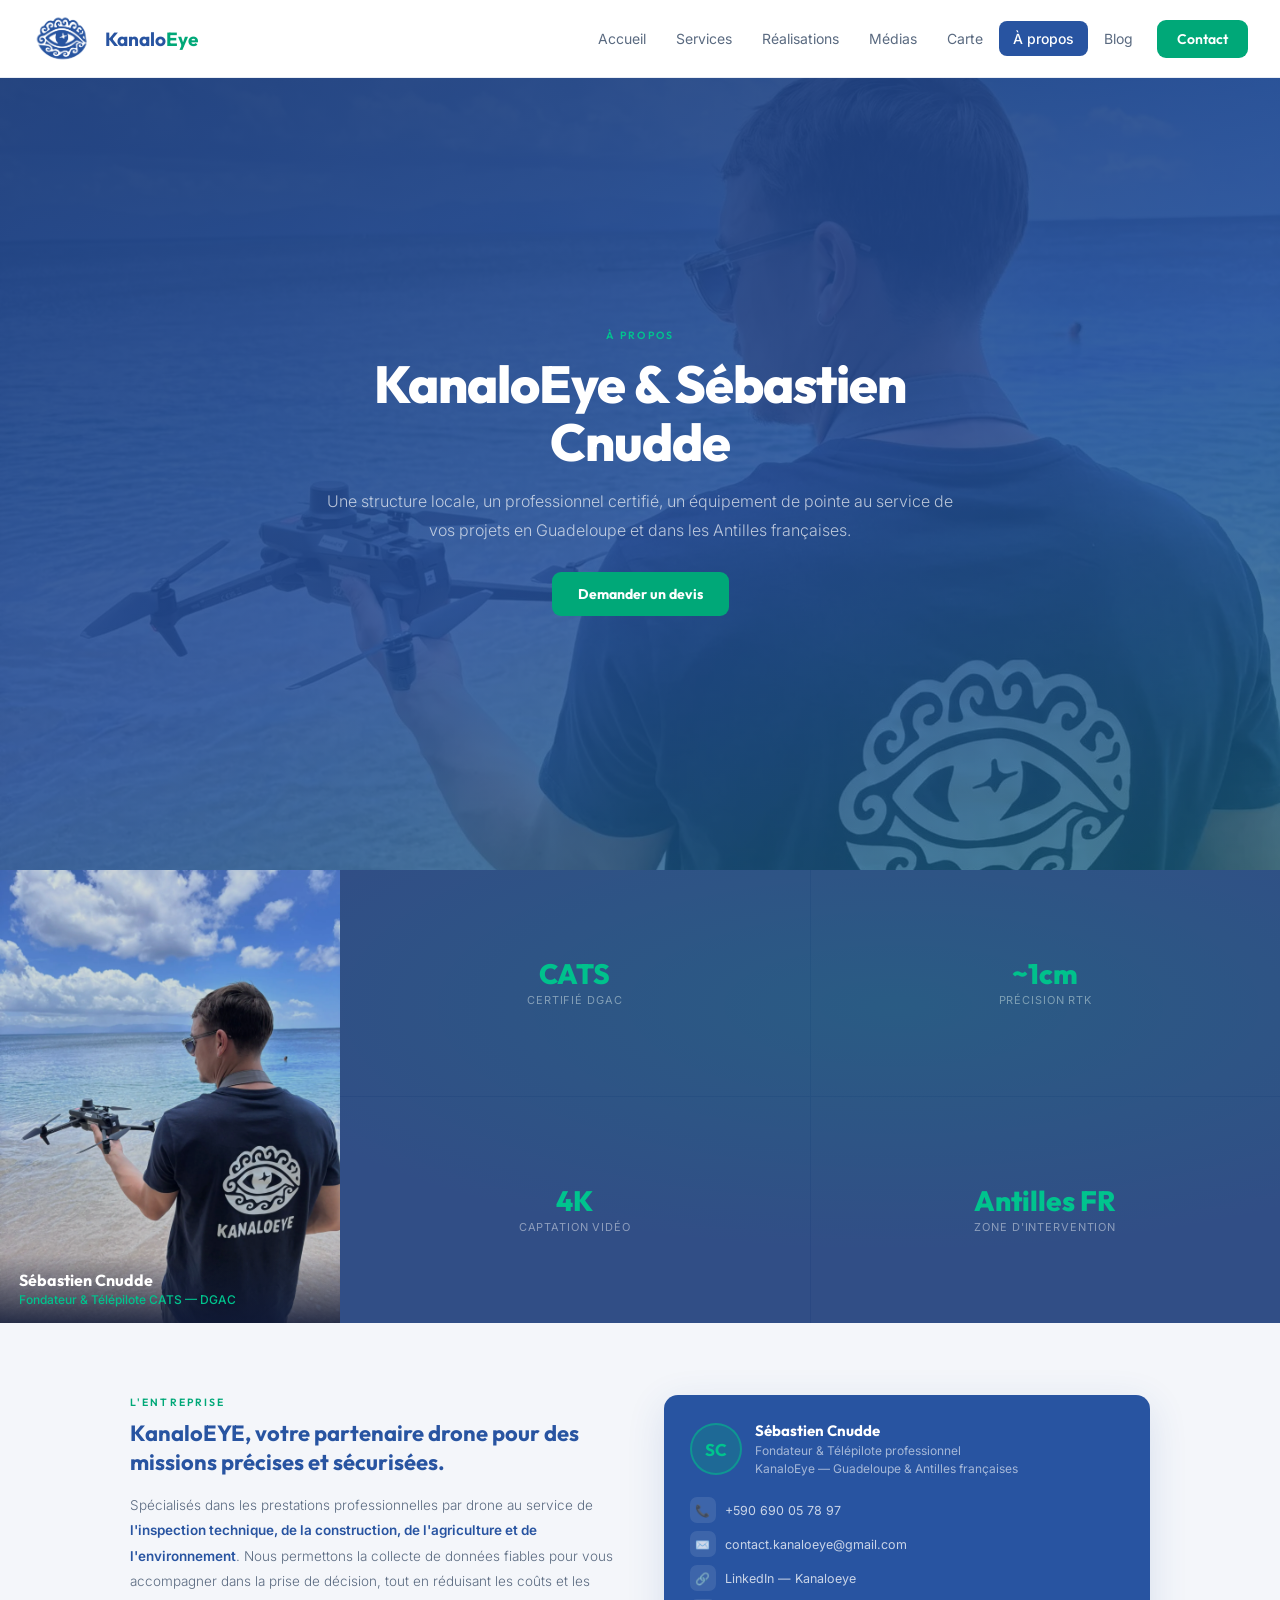
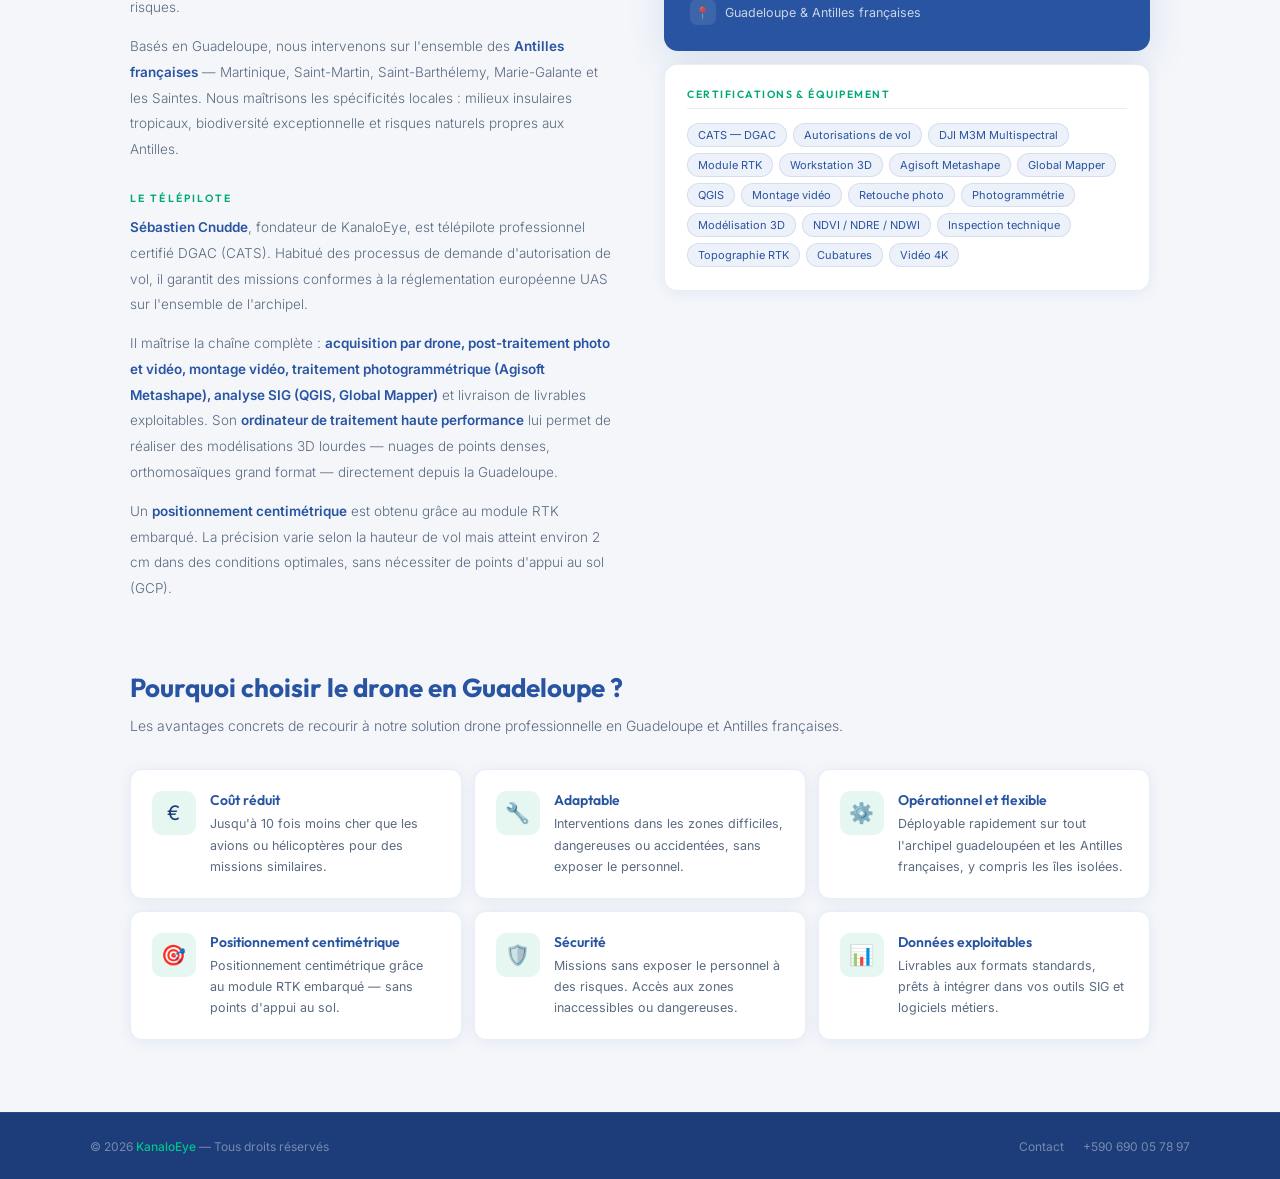
==== commit 8690f200: "maj web" ====
--- a/a-propos.html
+++ b/a-propos.html
@@ -11,16 +11,16 @@
   <meta property="og:type" content="website">
   <meta property="og:url" content="https://www.kanaloeye.fr/a-propos.html">
   <meta property="og:locale" content="fr_FR">
-  <meta property="og:image" content="https://www.kanaloeye.fr/Images_site/IMG_SEB_pilote3.jpeg">
+  <meta property="og:image" content="https://www.kanaloeye.fr/Images_site/IMG_SEB_pilote3.webp">
   <link rel="preconnect" href="https://fonts.googleapis.com">
   <link href="https://fonts.googleapis.com/css2?family=Outfit:wght@300;400;500;600;700;800&family=Inter:ital,wght@0,300;0,400;0,500;1,300&display=swap" rel="stylesheet">
-  <link rel="stylesheet" href="style.css">
+  <link rel="stylesheet" href="style.css?v=5">
 </head>
 <body>
 
 <nav>
   <a class="logo" href="index.html">
-    <img src="Images_site/logo.png" alt="KanaloEye — Drone professionnel Guadeloupe">
+    <img src="Images_site/logo.webp" alt="KanaloEye — Drone professionnel Guadeloupe">
     <div class="logo-text">Kanalo<span>Eye</span></div>
   </a>
   <div class="nav-links" id="nav-links">
@@ -41,7 +41,7 @@
 <main class="page-content">
   <div class="about-hero-video">
     <div class="about-hero-video-wrap">
-      <video id="about-hero-vid" autoplay muted playsinline poster="Images_site/IMG_SEB_pilote3.jpeg">
+      <video id="about-hero-vid" autoplay muted playsinline poster="Images_site/IMG_SEB_pilote3.webp">
         <source src="Videos_site/VID_SEB_pilote1.mp4" type="video/mp4">
       </video>
     </div>
@@ -56,7 +56,7 @@
 
   <div class="about-photo-band">
     <div class="about-photo-side">
-      <img src="Images_site/IMG_SEB_pilote3.jpeg" alt="Sébastien Cnudde — Télépilote drone professionnel certifié DGAC en Guadeloupe" onerror="this.parentElement.style.background='var(--blue2)'">
+      <img loading="lazy" src="Images_site/IMG_SEB_pilote3.webp" alt="Sébastien Cnudde — Télépilote drone professionnel certifié DGAC en Guadeloupe" onerror="this.parentElement.style.background='var(--blue2)'">
       <div class="about-photo-badge">
         <div class="about-photo-badge-name">Sébastien Cnudde</div>
         <div class="about-photo-badge-role">Fondateur & Télépilote CATS — DGAC</div>
--- a/style.css
+++ b/style.css
@@ -40,11 +40,14 @@
     .nav-link.active{background:var(--blue);color:#fff;font-weight:500}
     .nav-cta{background:var(--emerald);color:#fff;border:none;padding:10px 20px;border-radius:9px;font-family:'Outfit',sans-serif;font-weight:600;font-size:14px;cursor:pointer;transition:all .18s;white-space:nowrap;margin-left:8px}
     .nav-cta:hover{background:var(--em2);box-shadow:0 4px 16px rgba(0,168,120,.3)}
-    .nav-hamburger{display:none;background:none;border:none;cursor:pointer;padding:6px;flex-shrink:0}
-    .nav-hamburger span{display:block;width:22px;height:2px;background:var(--blue);margin:5px 0;border-radius:2px;transition:all .25s}
-    .nav-hamburger.open span:nth-child(1){transform:rotate(45deg) translate(5px,5px)}
+    .nav-hamburger{display:none;background:none;border:none;cursor:pointer;padding:8px;flex-shrink:0;width:36px;height:36px;position:relative}
+    .nav-hamburger span{display:block;width:22px;height:2px;background:var(--blue);border-radius:2px;transition:all .3s ease;position:absolute;left:7px}
+    .nav-hamburger span:nth-child(1){top:8px}
+    .nav-hamburger span:nth-child(2){top:17px}
+    .nav-hamburger span:nth-child(3){top:26px}
+    .nav-hamburger.open span:nth-child(1){top:17px;transform:rotate(45deg)}
     .nav-hamburger.open span:nth-child(2){opacity:0}
-    .nav-hamburger.open span:nth-child(3){transform:rotate(-45deg) translate(5px,-5px)}
+    .nav-hamburger.open span:nth-child(3){top:17px;transform:rotate(-45deg)}
 
     /* ══ PAGES ══ */
     
@@ -295,7 +298,7 @@
       .nav-links.open{display:flex}
       .nav-link{width:100%;text-align:left;padding:10px 14px}
       .nav-cta{width:100%;margin:6px 0 0;text-align:center;padding:11px}
-      .nav-hamburger{display:flex;flex-direction:column}
+      .nav-hamburger{display:block}
       .contact-layout{grid-template-columns:1fr}
       .about-grid{grid-template-columns:1fr}
       .tarifs-intro{flex-direction:column}
@@ -303,14 +306,18 @@
     }
 
     /* ══ CARTE ══ */
-    .carte-section{padding:3rem 1.5rem 4rem;max-width:1100px;margin:0 auto}
+    .carte-section{padding:3rem 1.5rem 4rem;max-width:1100px;margin:0 auto;position:relative}
     @media(min-width:640px){.carte-section{padding:4rem 2.5rem 5rem}}
     .map-container{position:relative;border-radius:16px;overflow:hidden;border:1px solid var(--border);box-shadow:var(--shadow2);background:#000}
     #map{height:580px;width:100%}
     @media(max-width:640px){#map{height:420px}}
     .map-inset-panel{position:absolute;bottom:16px;left:16px;z-index:1000;background:linear-gradient(135deg,rgba(255,255,255,.97),rgba(253,254,255,.94));backdrop-filter:blur(14px) saturate(1.4);-webkit-backdrop-filter:blur(14px) saturate(1.4);border:1px solid rgba(255,255,255,.8);border-radius:14px;padding:.9rem 1.1rem;box-shadow:0 8px 32px rgba(40,84,161,.12),0 2px 8px rgba(40,84,161,.06),inset 0 1px 0 rgba(255,255,255,.9);width:250px;display:flex;flex-direction:column;gap:.75rem;animation:panelSlideIn .6s cubic-bezier(.22,1,.36,1) both}
+    @media(max-width:640px){.map-inset-panel{display:none;width:calc(100% - 24px);left:12px;bottom:12px}
+      .map-inset-panel.mobile-open{display:flex}}
+    .map-legend-toggle{display:none;margin-top:.8rem;padding:10px 18px;background:var(--blue);color:#fff;border:none;border-radius:10px;font-family:'Outfit',sans-serif;font-size:13px;font-weight:600;cursor:pointer;width:100%;text-align:center}
+    .map-legend-toggle:hover{background:var(--emerald)}
+    @media(max-width:640px){.map-legend-toggle{display:block}}
     @keyframes panelSlideIn{from{opacity:0;transform:translateY(16px) scale(.96)}to{opacity:1;transform:translateY(0) scale(1)}}
-    @media(max-width:500px){.map-inset-panel{width:calc(100% - 32px);bottom:12px;left:12px}}
     .mip-label{font-size:9.5px;font-weight:700;color:var(--gray2);text-transform:uppercase;letter-spacing:.12em;font-family:'Outfit',sans-serif;margin-bottom:2px}
     .ucl-items{display:flex;flex-direction:column;gap:4px}
     .ucl-item{display:flex;align-items:center;gap:7px;font-size:11px;color:var(--gray);line-height:1.35;padding:3px 6px;margin:0 -6px;border-radius:6px;transition:all .25s cubic-bezier(.4,0,.2,1);opacity:0;transform:translateX(-4px);animation:uclFadeIn .5s cubic-bezier(.22,1,.36,1) forwards}
@@ -610,7 +617,7 @@
     .blog-hero h1{font-family:'Outfit',sans-serif;font-size:clamp(24px,4vw,38px);font-weight:800;color:var(--blue);margin-bottom:.8rem}
     .blog-hero p{font-size:14px;color:var(--gray);max-width:600px;margin:0 auto;line-height:1.8}
     .blog-grid{display:grid;grid-template-columns:repeat(auto-fill,minmax(320px,1fr));gap:1.8rem;padding:2rem;max-width:1100px;margin:0 auto}
-    .blog-card{background:#fff;border-radius:14px;overflow:hidden;box-shadow:0 2px 16px rgba(0,0,0,.06);transition:transform .3s ease,box-shadow .3s ease;cursor:pointer;text-decoration:none;color:inherit}
+    .blog-card{display:block;background:#fff;border-radius:14px;overflow:hidden;box-shadow:0 2px 16px rgba(0,0,0,.06);transition:transform .3s ease,box-shadow .3s ease;cursor:pointer;text-decoration:none;color:inherit}
     .blog-card:hover{transform:translateY(-4px);box-shadow:0 8px 30px rgba(0,0,0,.1)}
     .blog-card-img{width:100%;height:200px;object-fit:cover}
     .blog-card-body{padding:1.4rem 1.6rem 1.8rem}
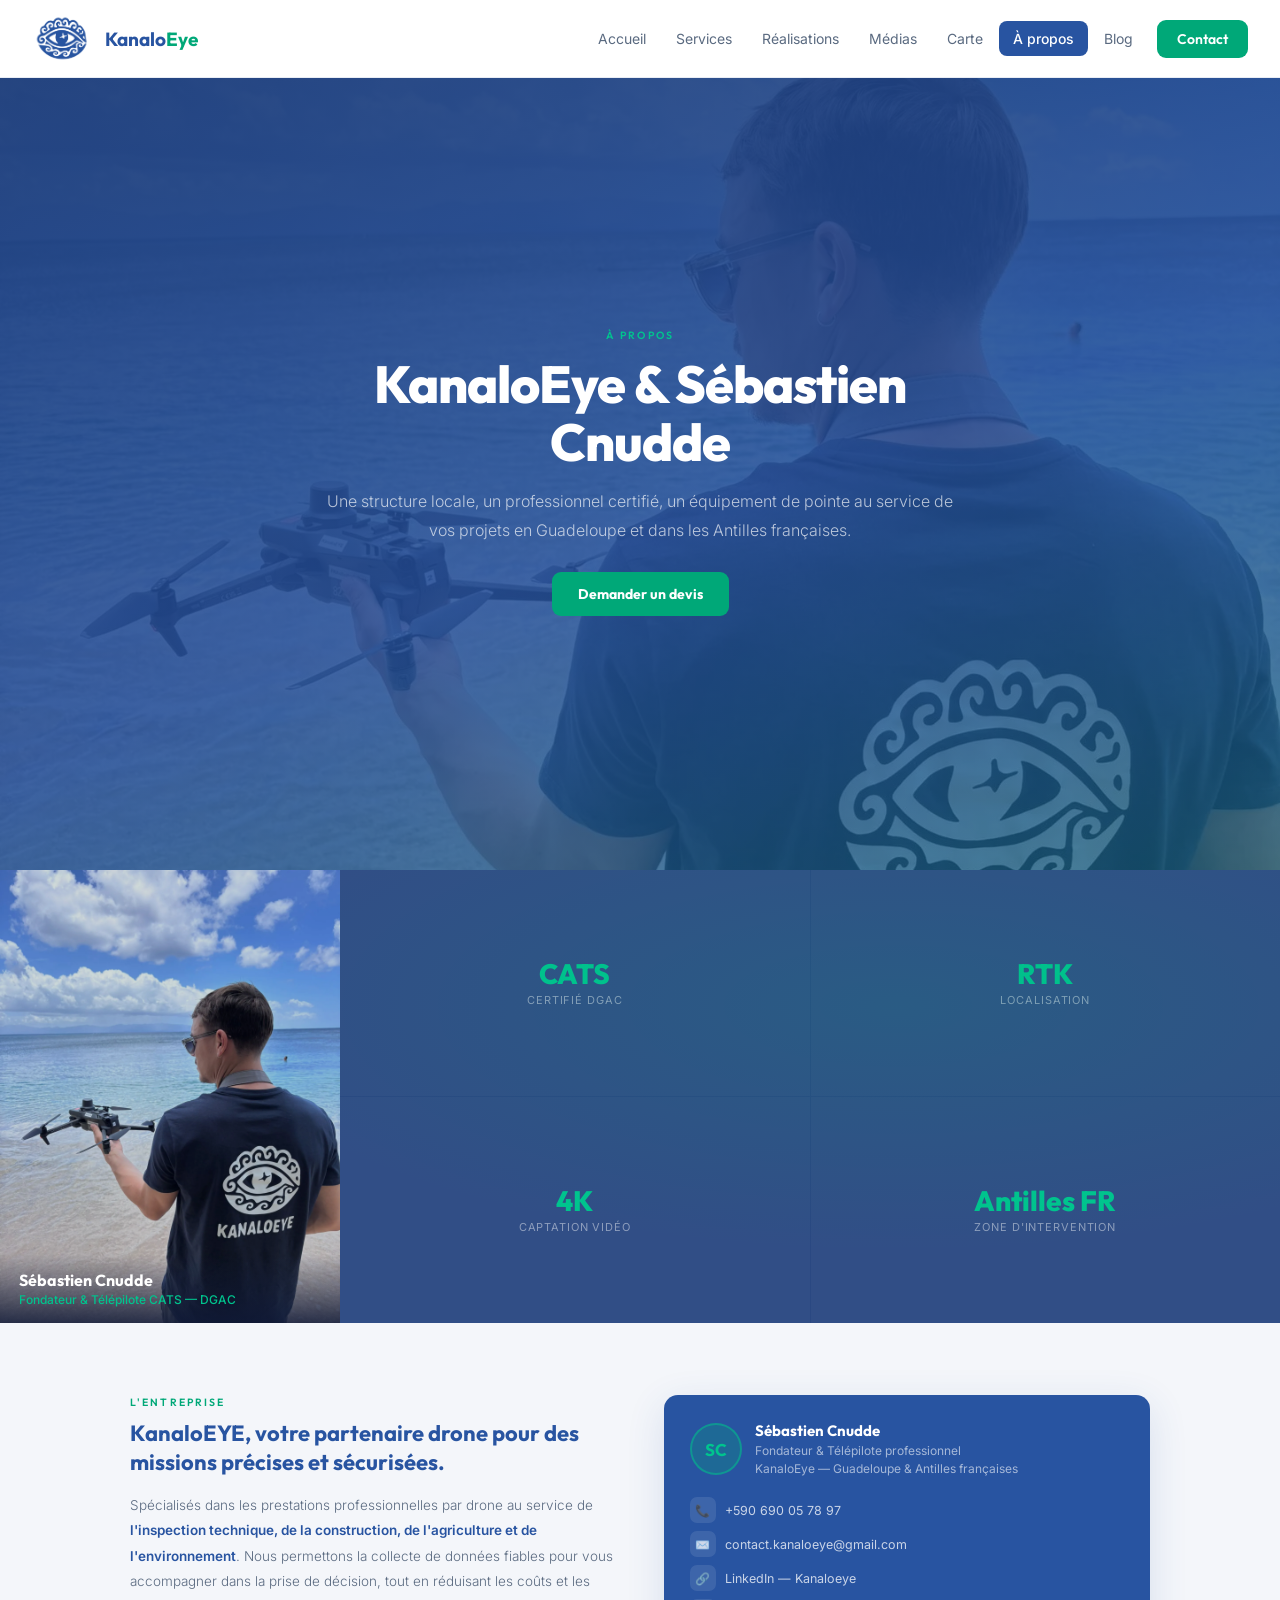
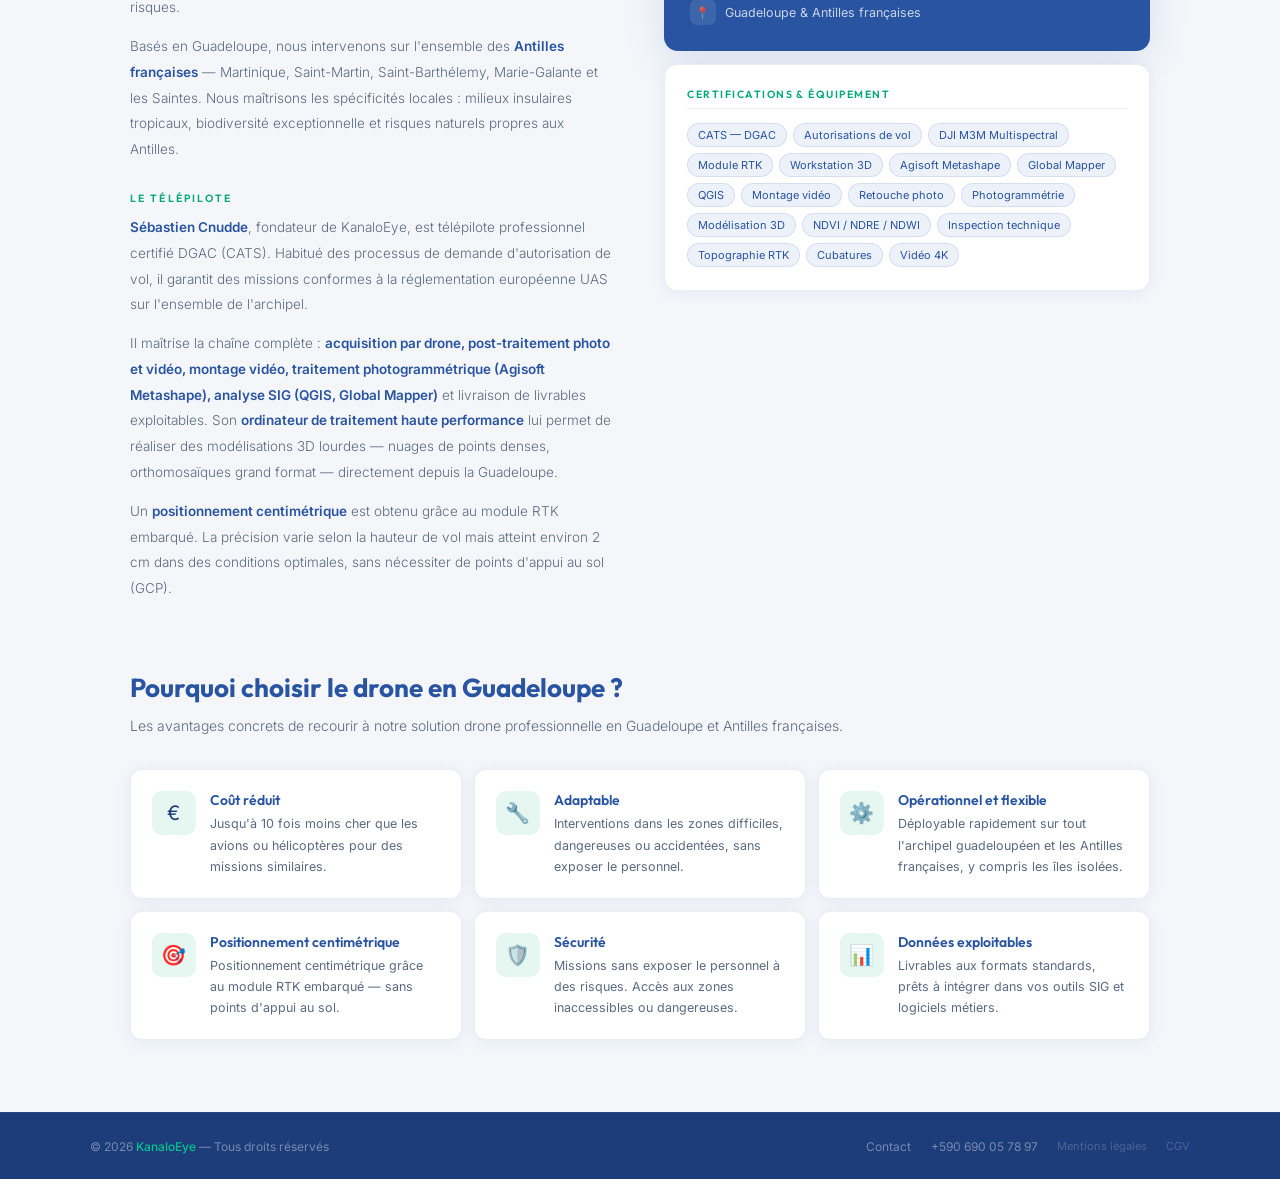
==== commit 078f1e2c: "ajout CGV" ====
--- a/a-propos.html
+++ b/a-propos.html
@@ -14,7 +14,7 @@
   <meta property="og:image" content="https://www.kanaloeye.fr/Images_site/IMG_SEB_pilote3.webp">
   <link rel="preconnect" href="https://fonts.googleapis.com">
   <link href="https://fonts.googleapis.com/css2?family=Outfit:wght@300;400;500;600;700;800&family=Inter:ital,wght@0,300;0,400;0,500;1,300&display=swap" rel="stylesheet">
-  <link rel="stylesheet" href="style.css?v=5">
+  <link rel="stylesheet" href="style.css?v=7">
 </head>
 <body>
 
@@ -64,7 +64,7 @@
     </div>
     <div class="about-photo-info">
       <div class="about-photo-stat"><span class="about-photo-stat-num">CATS</span><span class="about-photo-stat-lab">Certifié DGAC</span></div>
-      <div class="about-photo-stat"><span class="about-photo-stat-num">~1cm</span><span class="about-photo-stat-lab">Précision RTK</span></div>
+      <div class="about-photo-stat"><span class="about-photo-stat-num">RTK</span><span class="about-photo-stat-lab">Localisation</span></div>
       <div class="about-photo-stat"><span class="about-photo-stat-num">4K</span><span class="about-photo-stat-lab">Captation vidéo</span></div>
       <div class="about-photo-stat"><span class="about-photo-stat-num">Antilles FR</span><span class="about-photo-stat-lab">Zone d'intervention</span></div>
     </div>
@@ -144,6 +144,8 @@
     <div class="footer-links">
       <a href="contact.html">Contact</a>
       <a href="tel:+590690057897">+590 690 05 78 97</a>
+        <a href="mentions-legales.html">Mentions légales</a>
+        <a href="cgv.html">CGV</a>
     </div>
   </div>
 </footer>
--- a/style.css
+++ b/style.css
@@ -650,3 +650,9 @@
     .article-back{display:inline-block;font-family:'Outfit',sans-serif;font-size:13px;font-weight:500;color:var(--blue);text-decoration:none;margin-bottom:1rem;transition:color .2s}
     .article-back:hover{color:var(--emerald)}
     @media(max-width:600px){.blog-grid{grid-template-columns:1fr;padding:1.2rem}.article-content{padding:0 1.2rem 2rem}}
+
+    /* ══ FOOTER LEGAL LINKS ══ */
+    .footer-links a[href="mentions-legales.html"],
+    .footer-links a[href="cgv.html"]{font-size:11px;opacity:.5}
+    .footer-links a[href="mentions-legales.html"]:hover,
+    .footer-links a[href="cgv.html"]:hover{opacity:.8}
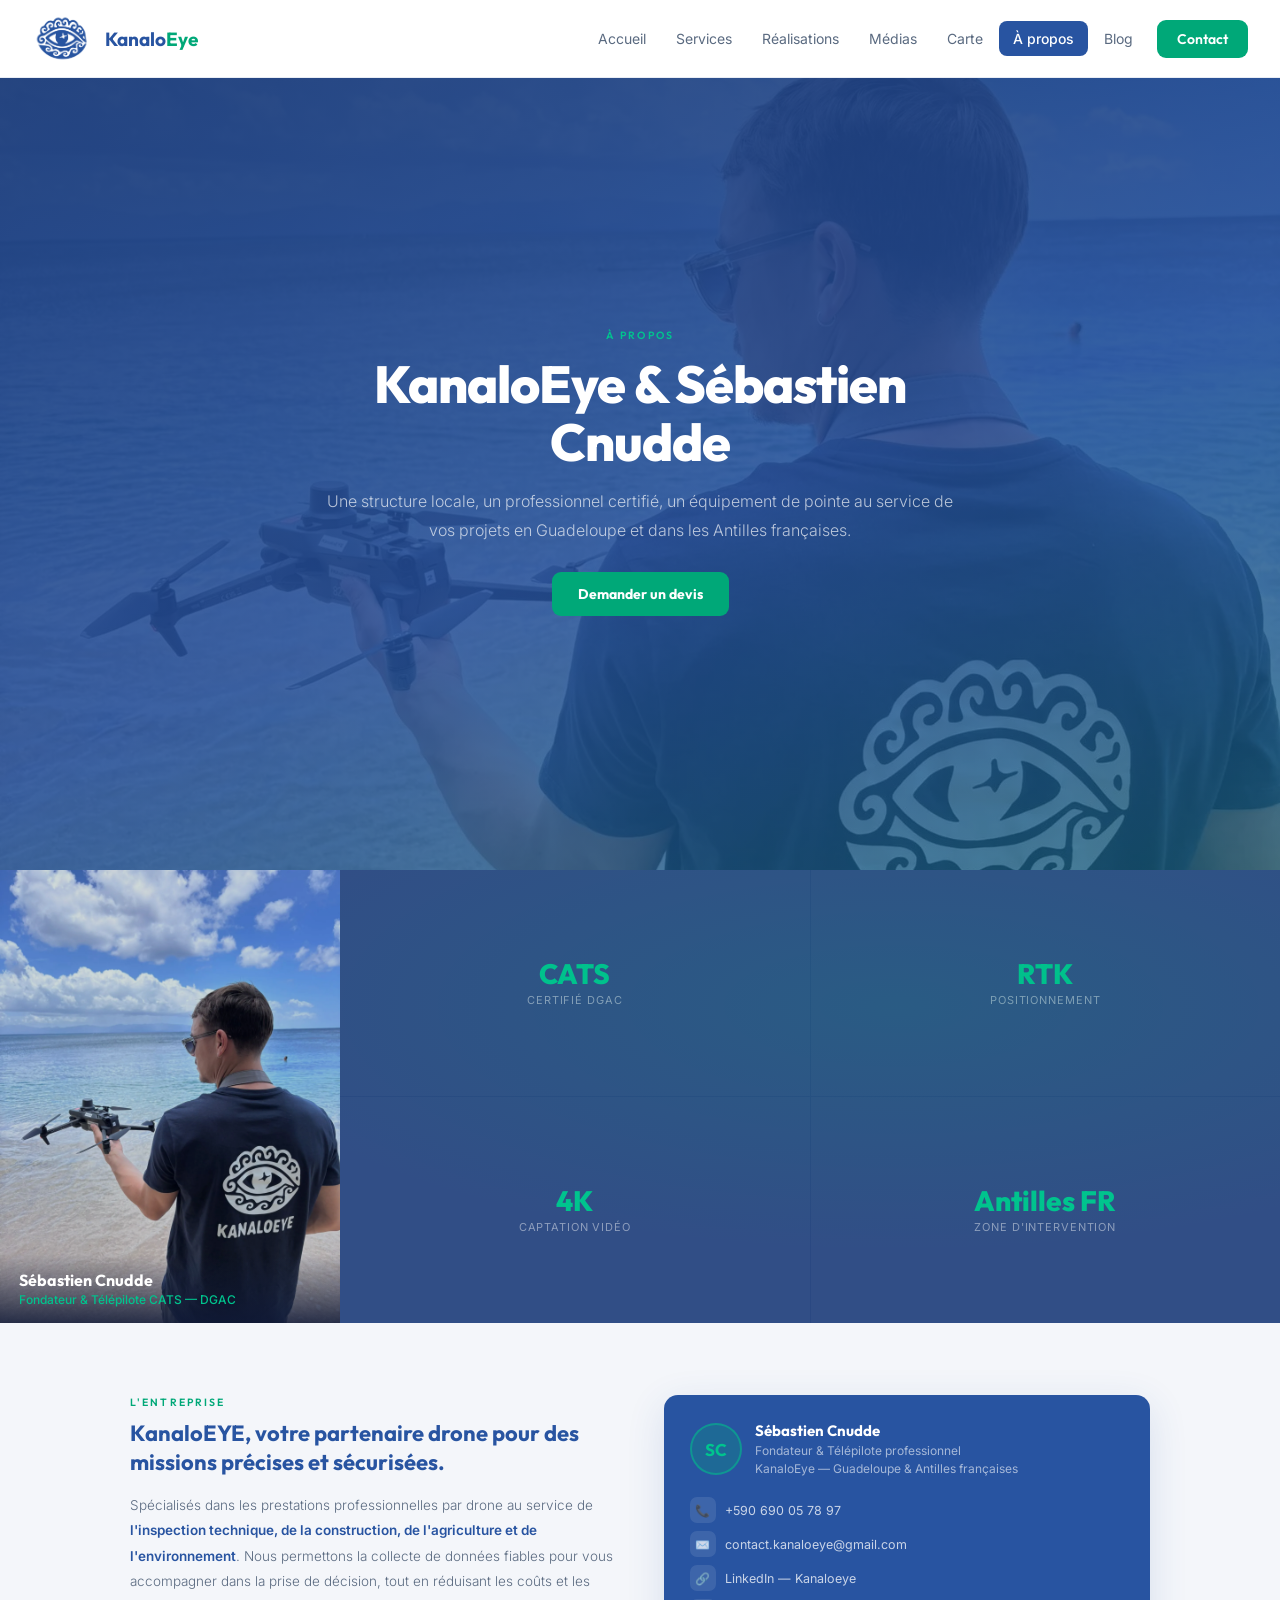
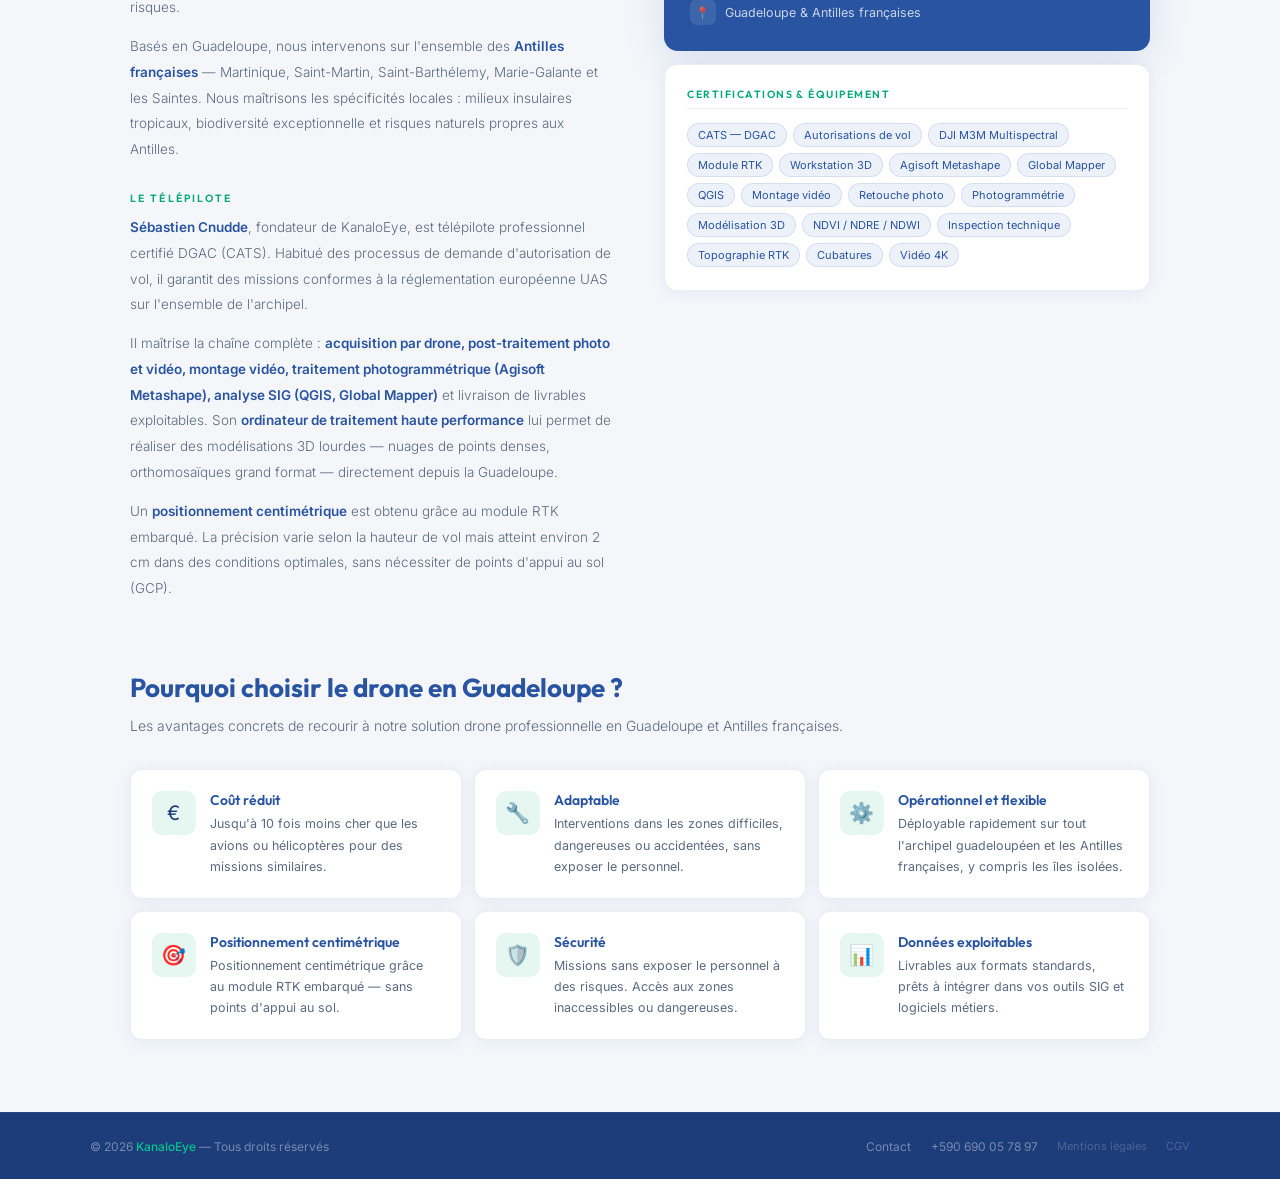
==== commit 10ba5702: "MAJ" ====
--- a/a-propos.html
+++ b/a-propos.html
@@ -2,6 +2,10 @@
 <html lang="fr">
 <head>
   <meta charset="UTF-8">
+  <link rel="icon" type="image/png" sizes="32x32" href="favicon-32x32.png">
+  <link rel="icon" type="image/png" sizes="16x16" href="favicon-16x16.png">
+  <link rel="apple-touch-icon" sizes="180x180" href="apple-touch-icon.png">
+  <link rel="icon" href="favicon.ico">
   <meta name="viewport" content="width=device-width, initial-scale=1.0">
   <title>À propos — Télépilote drone certifié DGAC en Guadeloupe | KanaloEye</title>
   <meta name="description" content="KanaloEye, entreprise de drone professionnel en Guadeloupe fondée par Sébastien Cnudde, télépilote certifié DGAC (CATS). Équipement DJI M3M Multispectral RTK, photogrammétrie, SIG.">
@@ -14,7 +18,7 @@
   <meta property="og:image" content="https://www.kanaloeye.fr/Images_site/IMG_SEB_pilote3.webp">
   <link rel="preconnect" href="https://fonts.googleapis.com">
   <link href="https://fonts.googleapis.com/css2?family=Outfit:wght@300;400;500;600;700;800&family=Inter:ital,wght@0,300;0,400;0,500;1,300&display=swap" rel="stylesheet">
-  <link rel="stylesheet" href="style.css?v=7">
+  <link rel="stylesheet" href="style.css?v=9">
 </head>
 <body>
 
@@ -64,7 +68,7 @@
     </div>
     <div class="about-photo-info">
       <div class="about-photo-stat"><span class="about-photo-stat-num">CATS</span><span class="about-photo-stat-lab">Certifié DGAC</span></div>
-      <div class="about-photo-stat"><span class="about-photo-stat-num">RTK</span><span class="about-photo-stat-lab">Localisation</span></div>
+      <div class="about-photo-stat"><span class="about-photo-stat-num">RTK</span><span class="about-photo-stat-lab">Positionnement</span></div>
       <div class="about-photo-stat"><span class="about-photo-stat-num">4K</span><span class="about-photo-stat-lab">Captation vidéo</span></div>
       <div class="about-photo-stat"><span class="about-photo-stat-num">Antilles FR</span><span class="about-photo-stat-lab">Zone d'intervention</span></div>
     </div>
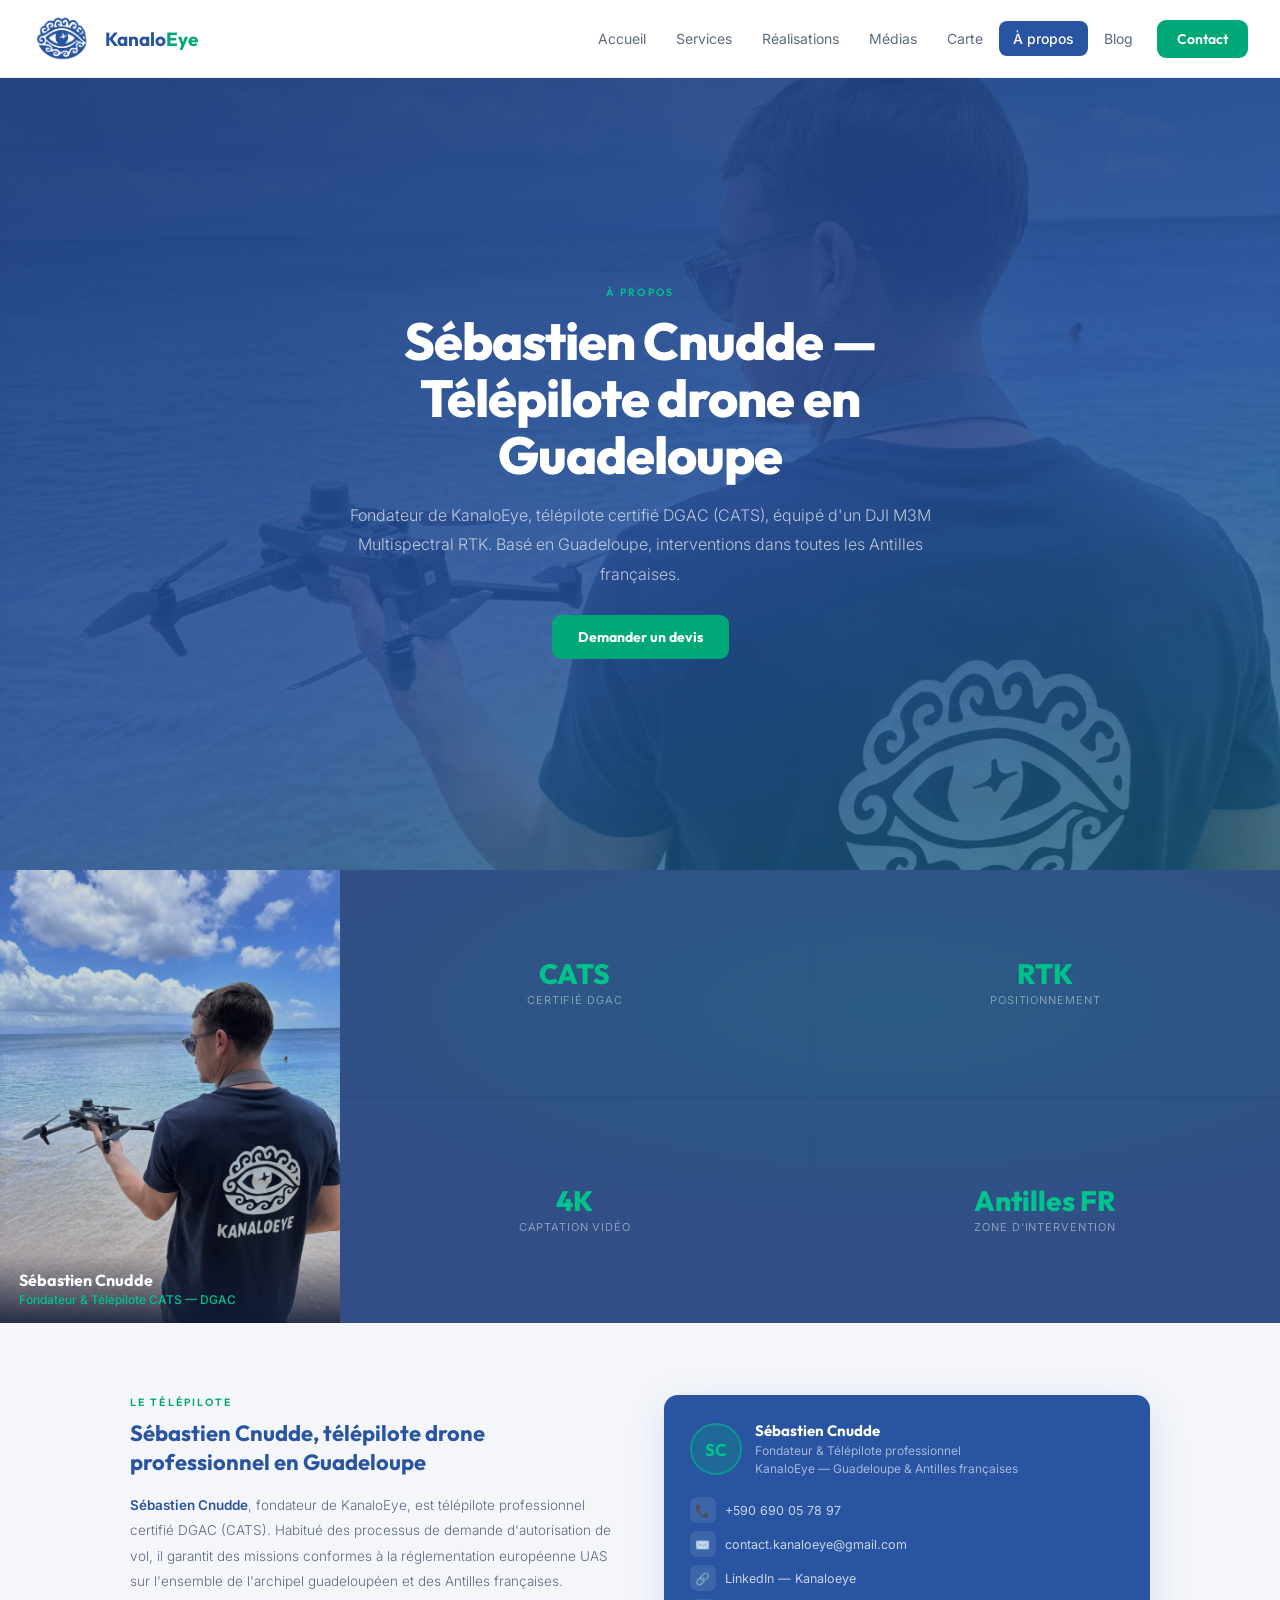
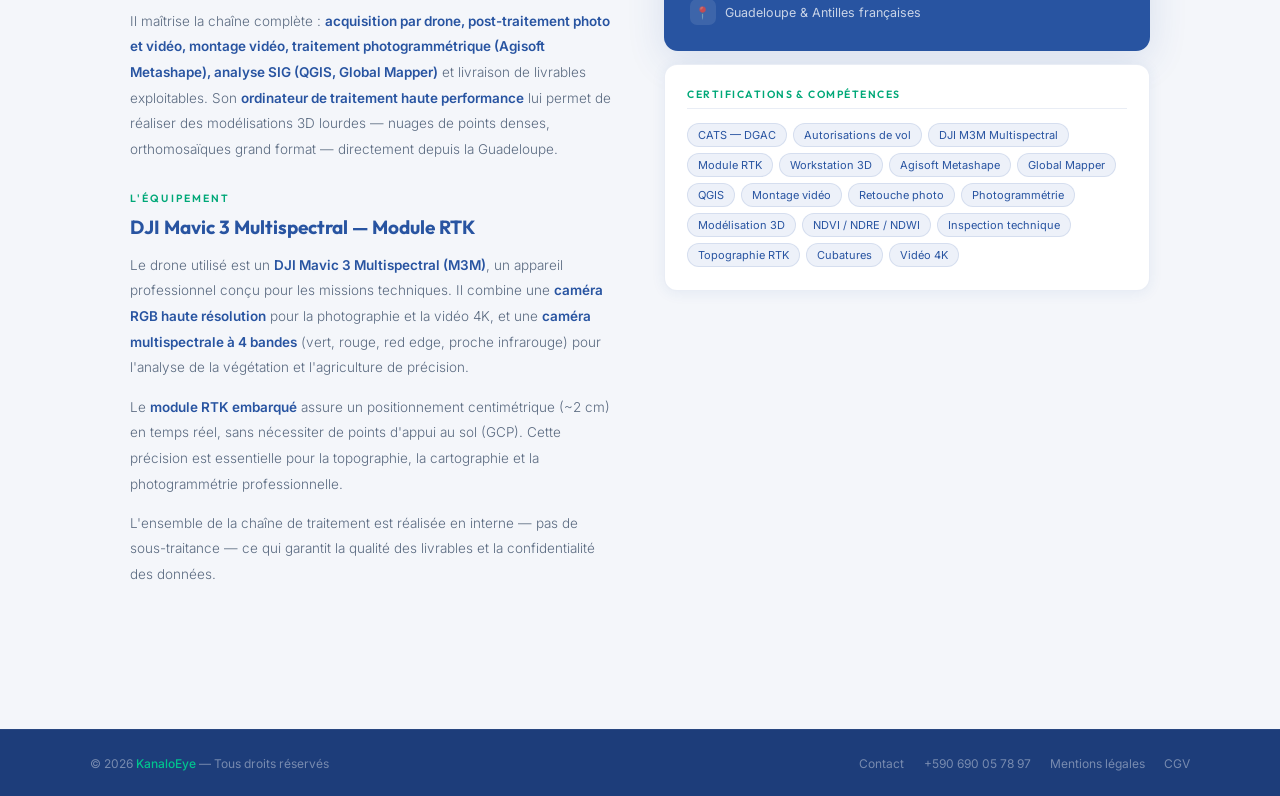
==== commit 5c4f98a6: "MAJ" ====
--- a/a-propos.html
+++ b/a-propos.html
@@ -8,17 +8,23 @@
   <link rel="icon" href="favicon.ico">
   <meta name="viewport" content="width=device-width, initial-scale=1.0">
   <title>À propos — Télépilote drone certifié DGAC en Guadeloupe | KanaloEye</title>
-  <meta name="description" content="KanaloEye, entreprise de drone professionnel en Guadeloupe fondée par Sébastien Cnudde, télépilote certifié DGAC (CATS). Équipement DJI M3M Multispectral RTK, photogrammétrie, SIG.">
+  <meta name="description" content="Sébastien Cnudde, télépilote drone certifié DGAC (CATS), fondateur de KanaloEye en Guadeloupe. Équipement DJI M3M Multispectral RTK, photogrammétrie, analyse SIG.">
   <link rel="canonical" href="https://www.kanaloeye.fr/a-propos.html">
   <meta property="og:title" content="À propos de KanaloEye — Télépilote drone en Guadeloupe">
   <meta property="og:description" content="Sébastien Cnudde, télépilote certifié DGAC, fondateur de KanaloEye. Drone professionnel en Guadeloupe et Antilles françaises.">
   <meta property="og:type" content="website">
   <meta property="og:url" content="https://www.kanaloeye.fr/a-propos.html">
   <meta property="og:locale" content="fr_FR">
+  <meta property="og:site_name" content="KanaloEye">
   <meta property="og:image" content="https://www.kanaloeye.fr/Images_site/IMG_SEB_pilote3.webp">
+  <meta name="twitter:card" content="summary_large_image">
+  <meta name="twitter:title" content="Sébastien Cnudde — Télépilote drone DGAC en Guadeloupe">
+  <meta name="twitter:description" content="Fondateur de KanaloEye, télépilote certifié DGAC (CATS). Drone professionnel en Guadeloupe.">
+  <meta name="twitter:image" content="https://www.kanaloeye.fr/Images_site/IMG_SEB_pilote3.webp">
   <link rel="preconnect" href="https://fonts.googleapis.com">
+  <link rel="preconnect" href="https://fonts.gstatic.com" crossorigin>
   <link href="https://fonts.googleapis.com/css2?family=Outfit:wght@300;400;500;600;700;800&family=Inter:ital,wght@0,300;0,400;0,500;1,300&display=swap" rel="stylesheet">
-  <link rel="stylesheet" href="style.css?v=9">
+  <link rel="stylesheet" href="style.css?v=10">
 </head>
 <body>
 
@@ -52,8 +58,8 @@
     <div class="about-hero-overlay"></div>
     <div class="about-hero-content">
       <div class="section-label" style="color:var(--em2);justify-content:center;display:flex;margin-bottom:14px">À propos</div>
-      <h1 style="font-family:'Outfit',sans-serif;font-size:clamp(24px,5vw,52px);font-weight:800;color:#fff;line-height:1.1;margin-bottom:1rem;letter-spacing:-.02em">KanaloEye & Sébastien Cnudde</h1>
-      <p style="font-size:clamp(14px,2vw,16px);color:rgba(255,255,255,.68);line-height:1.85;font-weight:300">Une structure locale, un professionnel certifié, un équipement de pointe au service de vos projets en Guadeloupe et dans les Antilles françaises.</p>
+      <h1 style="font-family:'Outfit',sans-serif;font-size:clamp(24px,5vw,52px);font-weight:800;color:#fff;line-height:1.1;margin-bottom:1rem;letter-spacing:-.02em">Sébastien Cnudde — Télépilote drone en Guadeloupe</h1>
+      <p style="font-size:clamp(14px,2vw,16px);color:rgba(255,255,255,.68);line-height:1.85;font-weight:300">Fondateur de KanaloEye, télépilote certifié DGAC (CATS), équipé d'un DJI M3M Multispectral RTK. Basé en Guadeloupe, interventions dans toutes les Antilles françaises.</p>
       <a class="btn-primary" href="contact.html" style="margin-top:1.6rem;display:inline-block">Demander un devis</a>
     </div>
   </div>
@@ -78,14 +84,16 @@
     <div class="about-section">
       <div class="about-grid">
         <div class="about-text-col">
-          <div class="section-label">L'entreprise</div>
-          <h2>KanaloEYE, votre partenaire drone pour des missions précises et sécurisées.</h2>
-          <p>Spécialisés dans les prestations professionnelles par drone au service de <strong>l'inspection technique, de la construction, de l'agriculture et de l'environnement</strong>. Nous permettons la collecte de données fiables pour vous accompagner dans la prise de décision, tout en réduisant les coûts et les risques.</p>
-          <p>Basés en Guadeloupe, nous intervenons sur l'ensemble des <strong>Antilles françaises</strong> — Martinique, Saint-Martin, Saint-Barthélemy, Marie-Galante et les Saintes. Nous maîtrisons les spécificités locales : milieux insulaires tropicaux, biodiversité exceptionnelle et risques naturels propres aux Antilles.</p>
-          <div class="section-label" style="margin-top:1.8rem">Le télépilote</div>
-          <p><strong>Sébastien Cnudde</strong>, fondateur de KanaloEye, est télépilote professionnel certifié DGAC (CATS). Habitué des processus de demande d'autorisation de vol, il garantit des missions conformes à la réglementation européenne UAS sur l'ensemble de l'archipel.</p>
+          <div class="section-label">Le télépilote</div>
+          <h2>Sébastien Cnudde, télépilote drone professionnel en Guadeloupe</h2>
+          <p><strong>Sébastien Cnudde</strong>, fondateur de KanaloEye, est télépilote professionnel certifié DGAC (CATS). Habitué des processus de demande d'autorisation de vol, il garantit des missions conformes à la réglementation européenne UAS sur l'ensemble de l'archipel guadeloupéen et des Antilles françaises.</p>
           <p>Il maîtrise la chaîne complète : <strong>acquisition par drone, post-traitement photo et vidéo, montage vidéo, traitement photogrammétrique (Agisoft Metashape), analyse SIG (QGIS, Global Mapper)</strong> et livraison de livrables exploitables. Son <strong>ordinateur de traitement haute performance</strong> lui permet de réaliser des modélisations 3D lourdes — nuages de points denses, orthomosaïques grand format — directement depuis la Guadeloupe.</p>
-          <p>Un <strong>positionnement centimétrique</strong> est obtenu grâce au module RTK embarqué. La précision varie selon la hauteur de vol mais atteint environ 2 cm dans des conditions optimales, sans nécessiter de points d'appui au sol (GCP).</p>
+
+          <div class="section-label" style="margin-top:1.8rem">L'équipement</div>
+          <h3 style="font-size:clamp(16px,2vw,19px);font-weight:700;color:var(--blue);margin-bottom:.8rem">DJI Mavic 3 Multispectral — Module RTK</h3>
+          <p>Le drone utilisé est un <strong>DJI Mavic 3 Multispectral (M3M)</strong>, un appareil professionnel conçu pour les missions techniques. Il combine une <strong>caméra RGB haute résolution</strong> pour la photographie et la vidéo 4K, et une <strong>caméra multispectrale à 4 bandes</strong> (vert, rouge, red edge, proche infrarouge) pour l'analyse de la végétation et l'agriculture de précision.</p>
+          <p>Le <strong>module RTK embarqué</strong> assure un positionnement centimétrique (~2 cm) en temps réel, sans nécessiter de points d'appui au sol (GCP). Cette précision est essentielle pour la topographie, la cartographie et la photogrammétrie professionnelle.</p>
+          <p>L'ensemble de la chaîne de traitement est réalisée en interne — pas de sous-traitance — ce qui garantit la qualité des livrables et la confidentialité des données.</p>
         </div>
         <div class="profile-col">
           <div class="profile-card-new">
@@ -104,7 +112,7 @@
             </div>
           </div>
           <div class="skills-card">
-            <div class="skills-card-title">Certifications & équipement</div>
+            <div class="skills-card-title">Certifications & compétences</div>
             <div class="skill-cloud">
               <span class="skill-tag">CATS — DGAC</span>
               <span class="skill-tag">Autorisations de vol</span>
@@ -128,17 +136,6 @@
         </div>
       </div>
     </div>
-
-    <h2 class="interets-title">Pourquoi choisir le drone en Guadeloupe ?</h2>
-    <p class="interets-sub">Les avantages concrets de recourir à notre solution drone professionnelle en Guadeloupe et Antilles françaises.</p>
-    <div class="interets-grid">
-      <div class="interet-card"><div class="interet-icon-wrap">€</div><div class="interet-body"><h3>Coût réduit</h3><p>Jusqu'à 10 fois moins cher que les avions ou hélicoptères pour des missions similaires.</p></div></div>
-      <div class="interet-card"><div class="interet-icon-wrap">🔧</div><div class="interet-body"><h3>Adaptable</h3><p>Interventions dans les zones difficiles, dangereuses ou accidentées, sans exposer le personnel.</p></div></div>
-      <div class="interet-card"><div class="interet-icon-wrap">⚙️</div><div class="interet-body"><h3>Opérationnel et flexible</h3><p>Déployable rapidement sur tout l'archipel guadeloupéen et les Antilles françaises, y compris les îles isolées.</p></div></div>
-      <div class="interet-card"><div class="interet-icon-wrap">🎯</div><div class="interet-body"><h3>Positionnement centimétrique</h3><p>Positionnement centimétrique grâce au module RTK embarqué — sans points d'appui au sol.</p></div></div>
-      <div class="interet-card"><div class="interet-icon-wrap">🛡️</div><div class="interet-body"><h3>Sécurité</h3><p>Missions sans exposer le personnel à des risques. Accès aux zones inaccessibles ou dangereuses.</p></div></div>
-      <div class="interet-card"><div class="interet-icon-wrap">📊</div><div class="interet-body"><h3>Données exploitables</h3><p>Livrables aux formats standards, prêts à intégrer dans vos outils SIG et logiciels métiers.</p></div></div>
-    </div>
   </div>
 </main>
 
@@ -148,8 +145,8 @@
     <div class="footer-links">
       <a href="contact.html">Contact</a>
       <a href="tel:+590690057897">+590 690 05 78 97</a>
-        <a href="mentions-legales.html">Mentions légales</a>
-        <a href="cgv.html">CGV</a>
+      <a href="mentions-legales.html">Mentions légales</a>
+      <a href="cgv.html">CGV</a>
     </div>
   </div>
 </footer>
@@ -162,7 +159,7 @@
   const LOOP_END = 5;
   vid.addEventListener('timeupdate', function() { if(vid.currentTime>=LOOP_END) vid.currentTime=0; });
   vid.addEventListener('loadedmetadata', function() { vid.currentTime=0; vid.play().catch(()=>{}); });
-  const revealSelectors = ['.interet-card','.skills-card','.profile-card-new'];
+  const revealSelectors = ['.skills-card','.profile-card-new'];
   const els = document.querySelectorAll(revealSelectors.join(','));
   els.forEach(el => { el.classList.add('reveal'); const siblings=el.parentElement?.children; if(siblings){const idx=Array.from(siblings).indexOf(el);if(idx>=0&&idx<6)el.classList.add('reveal-delay-'+(idx+1));} });
   const io = new IntersectionObserver(entries=>{entries.forEach(e=>{if(e.isIntersecting){e.target.classList.add('visible');io.unobserve(e.target);}});},{threshold:0.12,rootMargin:'0px 0px -40px 0px'});
--- a/style.css
+++ b/style.css
@@ -40,14 +40,11 @@
     .nav-link.active{background:var(--blue);color:#fff;font-weight:500}
     .nav-cta{background:var(--emerald);color:#fff;border:none;padding:10px 20px;border-radius:9px;font-family:'Outfit',sans-serif;font-weight:600;font-size:14px;cursor:pointer;transition:all .18s;white-space:nowrap;margin-left:8px}
     .nav-cta:hover{background:var(--em2);box-shadow:0 4px 16px rgba(0,168,120,.3)}
-    .nav-hamburger{display:none;background:none;border:none;cursor:pointer;padding:8px;flex-shrink:0;width:36px;height:36px;position:relative}
-    .nav-hamburger span{display:block;width:22px;height:2px;background:var(--blue);border-radius:2px;transition:all .3s ease;position:absolute;left:7px}
-    .nav-hamburger span:nth-child(1){top:8px}
-    .nav-hamburger span:nth-child(2){top:17px}
-    .nav-hamburger span:nth-child(3){top:26px}
-    .nav-hamburger.open span:nth-child(1){top:17px;transform:rotate(45deg)}
+    .nav-hamburger{display:none;background:none;border:none;cursor:pointer;padding:6px;flex-shrink:0}
+    .nav-hamburger span{display:block;width:22px;height:2px;background:var(--blue);margin:5px 0;border-radius:2px;transition:all .25s}
+    .nav-hamburger.open span:nth-child(1){transform:rotate(45deg) translate(5px,5px)}
     .nav-hamburger.open span:nth-child(2){opacity:0}
-    .nav-hamburger.open span:nth-child(3){top:17px;transform:rotate(-45deg)}
+    .nav-hamburger.open span:nth-child(3){transform:rotate(-45deg) translate(5px,-5px)}
 
     /* ══ PAGES ══ */
     
@@ -298,7 +295,7 @@
       .nav-links.open{display:flex}
       .nav-link{width:100%;text-align:left;padding:10px 14px}
       .nav-cta{width:100%;margin:6px 0 0;text-align:center;padding:11px}
-      .nav-hamburger{display:block}
+      .nav-hamburger{display:flex;flex-direction:column}
       .contact-layout{grid-template-columns:1fr}
       .about-grid{grid-template-columns:1fr}
       .tarifs-intro{flex-direction:column}
@@ -306,18 +303,14 @@
     }
 
     /* ══ CARTE ══ */
-    .carte-section{padding:3rem 1.5rem 4rem;max-width:1100px;margin:0 auto;position:relative}
+    .carte-section{padding:3rem 1.5rem 4rem;max-width:1100px;margin:0 auto}
     @media(min-width:640px){.carte-section{padding:4rem 2.5rem 5rem}}
     .map-container{position:relative;border-radius:16px;overflow:hidden;border:1px solid var(--border);box-shadow:var(--shadow2);background:#000}
     #map{height:580px;width:100%}
     @media(max-width:640px){#map{height:420px}}
     .map-inset-panel{position:absolute;bottom:16px;left:16px;z-index:1000;background:linear-gradient(135deg,rgba(255,255,255,.97),rgba(253,254,255,.94));backdrop-filter:blur(14px) saturate(1.4);-webkit-backdrop-filter:blur(14px) saturate(1.4);border:1px solid rgba(255,255,255,.8);border-radius:14px;padding:.9rem 1.1rem;box-shadow:0 8px 32px rgba(40,84,161,.12),0 2px 8px rgba(40,84,161,.06),inset 0 1px 0 rgba(255,255,255,.9);width:250px;display:flex;flex-direction:column;gap:.75rem;animation:panelSlideIn .6s cubic-bezier(.22,1,.36,1) both}
-    @media(max-width:640px){.map-inset-panel{display:none;width:calc(100% - 24px);left:12px;bottom:12px}
-      .map-inset-panel.mobile-open{display:flex}}
-    .map-legend-toggle{display:none;margin-top:.8rem;padding:10px 18px;background:var(--blue);color:#fff;border:none;border-radius:10px;font-family:'Outfit',sans-serif;font-size:13px;font-weight:600;cursor:pointer;width:100%;text-align:center}
-    .map-legend-toggle:hover{background:var(--emerald)}
-    @media(max-width:640px){.map-legend-toggle{display:block}}
     @keyframes panelSlideIn{from{opacity:0;transform:translateY(16px) scale(.96)}to{opacity:1;transform:translateY(0) scale(1)}}
+    @media(max-width:500px){.map-inset-panel{width:calc(100% - 32px);bottom:12px;left:12px}}
     .mip-label{font-size:9.5px;font-weight:700;color:var(--gray2);text-transform:uppercase;letter-spacing:.12em;font-family:'Outfit',sans-serif;margin-bottom:2px}
     .ucl-items{display:flex;flex-direction:column;gap:4px}
     .ucl-item{display:flex;align-items:center;gap:7px;font-size:11px;color:var(--gray);line-height:1.35;padding:3px 6px;margin:0 -6px;border-radius:6px;transition:all .25s cubic-bezier(.4,0,.2,1);opacity:0;transform:translateX(-4px);animation:uclFadeIn .5s cubic-bezier(.22,1,.36,1) forwards}
@@ -612,47 +605,102 @@
     .about-text-col h2{font-family:'Outfit',sans-serif;font-size:clamp(18px,2.5vw,22px);font-weight:700;color:var(--blue);margin-bottom:1rem;line-height:1.3}
     .contact-info h2{font-family:'Outfit',sans-serif;font-size:20px;font-weight:700;color:var(--blue);margin-bottom:.9rem}
 
-    /* ══ BLOG STYLES ══ */
-    .blog-hero{padding:5rem 2rem 3rem;text-align:center;background:linear-gradient(135deg,var(--blue2),var(--bg))}
-    .blog-hero h1{font-family:'Outfit',sans-serif;font-size:clamp(24px,4vw,38px);font-weight:800;color:var(--blue);margin-bottom:.8rem}
-    .blog-hero p{font-size:14px;color:var(--gray);max-width:600px;margin:0 auto;line-height:1.8}
-    .blog-grid{display:grid;grid-template-columns:repeat(auto-fill,minmax(320px,1fr));gap:1.8rem;padding:2rem;max-width:1100px;margin:0 auto}
-    .blog-card{display:block;background:#fff;border-radius:14px;overflow:hidden;box-shadow:0 2px 16px rgba(0,0,0,.06);transition:transform .3s ease,box-shadow .3s ease;cursor:pointer;text-decoration:none;color:inherit}
-    .blog-card:hover{transform:translateY(-4px);box-shadow:0 8px 30px rgba(0,0,0,.1)}
-    .blog-card-img{width:100%;height:200px;object-fit:cover}
-    .blog-card-body{padding:1.4rem 1.6rem 1.8rem}
-    .blog-card-cat{font-family:'Outfit',sans-serif;font-size:10px;font-weight:600;color:var(--emerald);letter-spacing:.12em;text-transform:uppercase;margin-bottom:.5rem}
-    .blog-card-title{font-family:'Outfit',sans-serif;font-size:17px;font-weight:700;color:var(--blue);line-height:1.35;margin-bottom:.6rem}
-    .blog-card-excerpt{font-size:13px;color:var(--gray);line-height:1.75;margin-bottom:1rem}
-    .blog-card-meta{font-size:11px;color:#999;font-weight:400}
-    .blog-card-link{display:inline-block;font-family:'Outfit',sans-serif;font-size:12.5px;font-weight:600;color:var(--blue);text-decoration:none;transition:color .2s}
-    .blog-card-link:hover{color:var(--emerald)}
-
-    /* Article page */
-    .article-hero{padding:5rem 2rem 2rem;text-align:center;background:linear-gradient(135deg,var(--blue2),var(--bg))}
-    .article-hero .article-cat{font-family:'Outfit',sans-serif;font-size:10.5px;font-weight:600;color:var(--emerald);letter-spacing:.14em;text-transform:uppercase;margin-bottom:.8rem}
-    .article-hero h1{font-family:'Outfit',sans-serif;font-size:clamp(22px,4vw,34px);font-weight:800;color:var(--blue);line-height:1.25;margin-bottom:.8rem;max-width:800px;margin-left:auto;margin-right:auto}
-    .article-hero .article-meta{font-size:12px;color:var(--gray)}
-    .article-cover{width:100%;max-width:900px;margin:-1rem auto 2rem;border-radius:16px;overflow:hidden;box-shadow:0 8px 30px rgba(0,0,0,.1)}
-    .article-cover img{width:100%;height:auto;display:block}
-    .article-content{max-width:750px;margin:0 auto;padding:0 2rem 3rem}
-    .article-content h2{font-family:'Outfit',sans-serif;font-size:clamp(18px,3vw,24px);font-weight:700;color:var(--blue);margin:2.2rem 0 .8rem;line-height:1.3}
-    .article-content h3{font-family:'Outfit',sans-serif;font-size:17px;font-weight:600;color:var(--blue);margin:1.8rem 0 .6rem}
-    .article-content p{font-size:14px;color:var(--gray);line-height:1.9;margin-bottom:1.1rem;font-weight:300}
+    /* ══ HOMEPAGE — INTRO GRID ══ */
+    .home-intro-grid{display:grid;grid-template-columns:1fr;gap:2rem;align-items:start}
+    @media(min-width:768px){.home-intro-grid{grid-template-columns:1fr 280px}}
+    .home-intro-text p{font-size:14px;color:var(--gray);line-height:1.88;margin-bottom:.85rem;font-weight:300}
+    .home-intro-text p strong{color:var(--blue);font-weight:600}
+    .home-intro-side{display:flex;justify-content:center}
+    .home-intro-card{background:#fff;border:1px solid var(--border);border-radius:14px;padding:1.3rem;box-shadow:var(--shadow);text-align:center;max-width:280px;width:100%}
+
+    /* ══ SECTEURS GRID ══ */
+    .secteurs-grid{display:grid;grid-template-columns:1fr;gap:12px}
+    @media(min-width:560px){.secteurs-grid{grid-template-columns:repeat(2,1fr)}}
+    @media(min-width:900px){.secteurs-grid{grid-template-columns:repeat(3,1fr)}}
+    .secteur-card{background:#fff;border:1px solid var(--border);border-radius:12px;padding:1.3rem;transition:all .22s;box-shadow:var(--shadow);position:relative;isolation:isolate}
+    .secteur-card::after{content:'';position:absolute;inset:-1px;border-radius:12px;padding:1px;background:linear-gradient(135deg,var(--blue),var(--emerald));-webkit-mask:linear-gradient(#000 0 0) content-box,linear-gradient(#000 0 0);-webkit-mask-composite:xor;mask-composite:exclude;opacity:0;transition:opacity .35s;pointer-events:none}
+    .secteur-card:hover{transform:translateY(-3px);box-shadow:var(--shadow2)}
+    .secteur-card:hover::after{opacity:1}
+    .secteur-icon{font-size:28px;margin-bottom:.6rem}
+    .secteur-card h3{font-family:'Outfit',sans-serif;font-size:14.5px;font-weight:600;color:var(--blue);margin-bottom:5px}
+    .secteur-card p{font-size:12.5px;color:var(--gray);line-height:1.72}
+
+    /* ══ FAQ ══ */
+    .faq-list{max-width:800px;display:flex;flex-direction:column;gap:8px}
+    .faq-item{background:#fff;border:1px solid var(--border);border-radius:11px;overflow:hidden;transition:all .2s;box-shadow:var(--shadow)}
+    .faq-item[open]{border-color:rgba(0,168,120,.3)}
+    .faq-item[open] .faq-question{color:var(--blue);background:var(--blue-bg)}
+    .faq-item[open] .faq-question::after{transform:rotate(180deg)}
+    .faq-question{display:flex;align-items:center;justify-content:space-between;padding:1rem 1.2rem;font-family:'Outfit',sans-serif;font-size:14px;font-weight:600;color:var(--blue2);cursor:pointer;list-style:none;transition:all .15s;-webkit-tap-highlight-color:transparent}
+    .faq-question::-webkit-details-marker{display:none}
+    .faq-question::after{content:'▾';font-size:14px;color:var(--gray2);transition:transform .25s;flex-shrink:0;margin-left:12px}
+    .faq-question:hover{background:var(--blue-bg);color:var(--blue)}
+    .faq-answer{padding:0 1.2rem 1rem}
+    .faq-answer p{font-size:13.5px;color:var(--gray);line-height:1.85;font-weight:300}
+    .faq-answer p strong{color:var(--blue);font-weight:600}
+
+    /* ══ HOMEPAGE — BLOG LINKS ══ */
+    .home-blog-grid{display:flex;flex-direction:column;gap:8px}
+    .home-blog-link{display:flex;align-items:center;gap:12px;padding:.9rem 1.1rem;background:#fff;border:1px solid var(--border);border-radius:10px;text-decoration:none;color:inherit;transition:all .2s;box-shadow:var(--shadow)}
+    .home-blog-link:hover{transform:translateX(4px);border-color:rgba(0,168,120,.3);box-shadow:var(--shadow2)}
+    .home-blog-cat{font-size:9.5px;font-weight:600;color:var(--emerald);letter-spacing:.1em;text-transform:uppercase;font-family:'Outfit',sans-serif;white-space:nowrap;flex-shrink:0;min-width:70px}
+    .home-blog-title{font-family:'Outfit',sans-serif;font-size:13.5px;font-weight:500;color:var(--blue);flex:1;line-height:1.4}
+    .home-blog-arrow{font-size:16px;color:var(--blue);flex-shrink:0;font-weight:600;transition:transform .2s}
+    .home-blog-link:hover .home-blog-arrow{transform:translateX(4px)}
+
+    /* ══ HOMEPAGE — NAV GRID ══ */
+    .home-nav-grid{display:grid;grid-template-columns:1fr;gap:10px}
+    @media(min-width:600px){.home-nav-grid{grid-template-columns:repeat(2,1fr)}}
+    .home-nav-card{display:flex;align-items:center;gap:1rem;padding:1.1rem 1.3rem;background:#fff;border:1px solid var(--border);border-radius:12px;text-decoration:none;color:inherit;transition:all .25s var(--ease-out-expo);box-shadow:var(--shadow)}
+    .home-nav-card:hover{transform:translateY(-3px);box-shadow:var(--shadow2);border-color:rgba(0,168,120,.3)}
+    .hnc-icon{width:44px;height:44px;border-radius:10px;flex-shrink:0;background:var(--em-bg);display:flex;align-items:center;justify-content:center;font-size:20px}
+    .hnc-body{flex:1;min-width:0}
+    .hnc-body h3{font-family:'Outfit',sans-serif;font-size:14.5px;font-weight:600;color:var(--blue);margin-bottom:2px}
+    .hnc-body p{font-size:12.5px;color:var(--gray);line-height:1.6}
+    .hnc-arrow{font-size:18px;color:var(--blue);flex-shrink:0;font-weight:600;transition:transform .25s}
+    .home-nav-card:hover .hnc-arrow{transform:translateX(4px)}
+
+    /* ══ BLOG PAGE ══ */
+    .blog-hero{padding:3.5rem 1.5rem 2rem;text-align:center;max-width:800px;margin:0 auto}
+    @media(min-width:640px){.blog-hero{padding:4.5rem 2.5rem 2.5rem}}
+    .blog-hero h1{font-family:'Outfit',sans-serif;font-size:clamp(22px,4vw,36px);font-weight:700;color:var(--blue);margin-bottom:.6rem}
+    .blog-hero p{font-size:14px;color:var(--gray);font-weight:300;line-height:1.7}
+    .blog-grid{display:grid;grid-template-columns:1fr;gap:14px;max-width:1100px;margin:0 auto;padding:0 1.5rem 4rem}
+    @media(min-width:640px){.blog-grid{grid-template-columns:repeat(2,1fr);padding:0 2.5rem 5rem}}
+    @media(min-width:900px){.blog-grid{grid-template-columns:repeat(3,1fr)}}
+    .blog-card{display:block;text-decoration:none;color:inherit;border-radius:13px;overflow:hidden;border:1px solid var(--border);background:#fff;transition:all .22s;box-shadow:var(--shadow)}
+    .blog-card:hover{transform:translateY(-5px);box-shadow:var(--shadow2)}
+    .blog-card-img{width:100%;height:180px;object-fit:cover;display:block;transition:transform .4s}
+    .blog-card:hover .blog-card-img{transform:scale(1.05)}
+    .blog-card-body{padding:1.2rem}
+    .blog-card-cat{font-size:10px;font-weight:600;color:var(--emerald);letter-spacing:.14em;text-transform:uppercase;font-family:'Outfit',sans-serif;margin-bottom:5px;display:block}
+    .blog-card-title{font-family:'Outfit',sans-serif;font-size:15px;font-weight:600;color:var(--blue);line-height:1.35;margin-bottom:7px}
+    .blog-card-excerpt{font-size:12.5px;color:var(--gray);line-height:1.7;margin-bottom:8px;display:-webkit-box;-webkit-line-clamp:3;-webkit-box-orient:vertical;overflow:hidden}
+    .blog-card-meta{font-size:11px;color:var(--gray2);font-weight:400}
+
+    /* ══ ARTICLE PAGE ══ */
+    .article-hero{padding:3rem 1.5rem 1.5rem;text-align:center;max-width:800px;margin:0 auto}
+    @media(min-width:640px){.article-hero{padding:4rem 2.5rem 2rem}}
+    .article-cat{font-size:10.5px;font-weight:600;color:var(--emerald);letter-spacing:.15em;text-transform:uppercase;font-family:'Outfit',sans-serif;margin-bottom:8px}
+    .article-hero h1{font-family:'Outfit',sans-serif;font-size:clamp(20px,4vw,32px);font-weight:700;color:var(--blue);line-height:1.25;margin-bottom:10px}
+    .article-meta{font-size:12px;color:var(--gray2);font-weight:300}
+    .article-cover{max-width:800px;margin:0 auto;padding:0 1.5rem}
+    @media(min-width:640px){.article-cover{padding:0 2.5rem}}
+    .article-cover img{width:100%;border-radius:12px;object-fit:cover;max-height:400px}
+    .article-content{max-width:720px;margin:0 auto;padding:2rem 1.5rem 4rem}
+    @media(min-width:640px){.article-content{padding:2.5rem 2.5rem 5rem}}
+    .article-content p{font-size:14.5px;color:var(--gray);line-height:1.9;margin-bottom:1rem;font-weight:300}
     .article-content p strong{color:var(--blue);font-weight:600}
-    .article-content ul{margin:1rem 0 1.5rem 1.2rem;color:var(--gray);font-size:14px;line-height:2}
-    .article-content ul li{margin-bottom:.3rem}
-    .article-cta{background:var(--blue2);border-radius:14px;padding:2rem;text-align:center;margin:2.5rem 0}
-    .article-cta h3{font-family:'Outfit',sans-serif;font-size:18px;font-weight:700;color:var(--blue);margin-bottom:.5rem}
-    .article-cta p{font-size:13px;color:var(--gray);margin-bottom:1.2rem}
-    .article-cta a{display:inline-block;padding:10px 28px;background:var(--blue);color:#fff;border-radius:8px;text-decoration:none;font-family:'Outfit',sans-serif;font-size:13px;font-weight:600;transition:background .2s}
-    .article-cta a:hover{background:var(--emerald)}
-    .article-back{display:inline-block;font-family:'Outfit',sans-serif;font-size:13px;font-weight:500;color:var(--blue);text-decoration:none;margin-bottom:1rem;transition:color .2s}
+    .article-content h2{font-family:'Outfit',sans-serif;font-size:clamp(17px,3vw,22px);font-weight:700;color:var(--blue);margin-top:2rem;margin-bottom:.8rem}
+    .article-content h3{font-family:'Outfit',sans-serif;font-size:15px;font-weight:600;color:var(--blue2);margin-top:1.4rem;margin-bottom:.5rem}
+    .article-content ul{list-style:none;display:flex;flex-direction:column;gap:6px;margin-bottom:1rem;padding-left:0}
+    .article-content ul li{display:flex;align-items:flex-start;gap:8px;font-size:13.5px;color:var(--gray);line-height:1.65}
+    .article-content ul li::before{content:'✓';color:var(--emerald);font-weight:700;font-size:12px;margin-top:2px;flex-shrink:0}
+    .article-content ul li strong{color:var(--blue);font-weight:600}
+    .article-back{display:inline-block;font-size:13px;color:var(--blue);font-weight:500;margin-bottom:1.5rem;text-decoration:none;transition:color .15s}
     .article-back:hover{color:var(--emerald)}
-    @media(max-width:600px){.blog-grid{grid-template-columns:1fr;padding:1.2rem}.article-content{padding:0 1.2rem 2rem}}
-
-    /* ══ FOOTER LEGAL LINKS ══ */
-    .footer-links a[href="mentions-legales.html"],
-    .footer-links a[href="cgv.html"]{font-size:11px;opacity:.5}
-    .footer-links a[href="mentions-legales.html"]:hover,
-    .footer-links a[href="cgv.html"]:hover{opacity:.8}
+    .article-cta{background:linear-gradient(135deg,var(--blue),var(--blue3));border-radius:13px;padding:1.5rem;margin-top:2rem;color:#fff;text-align:center}
+    .article-cta h3{font-family:'Outfit',sans-serif;font-size:16px;font-weight:700;margin-bottom:5px}
+    .article-cta p{font-size:13px;color:rgba(255,255,255,.72);margin-bottom:1rem;font-weight:300}
+    .article-cta a{display:inline-block;background:#fff;color:var(--blue);padding:10px 22px;border-radius:8px;font-family:'Outfit',sans-serif;font-size:13px;font-weight:700;text-decoration:none;transition:all .18s}
+    .article-cta a:hover{background:var(--em2);color:#fff}
